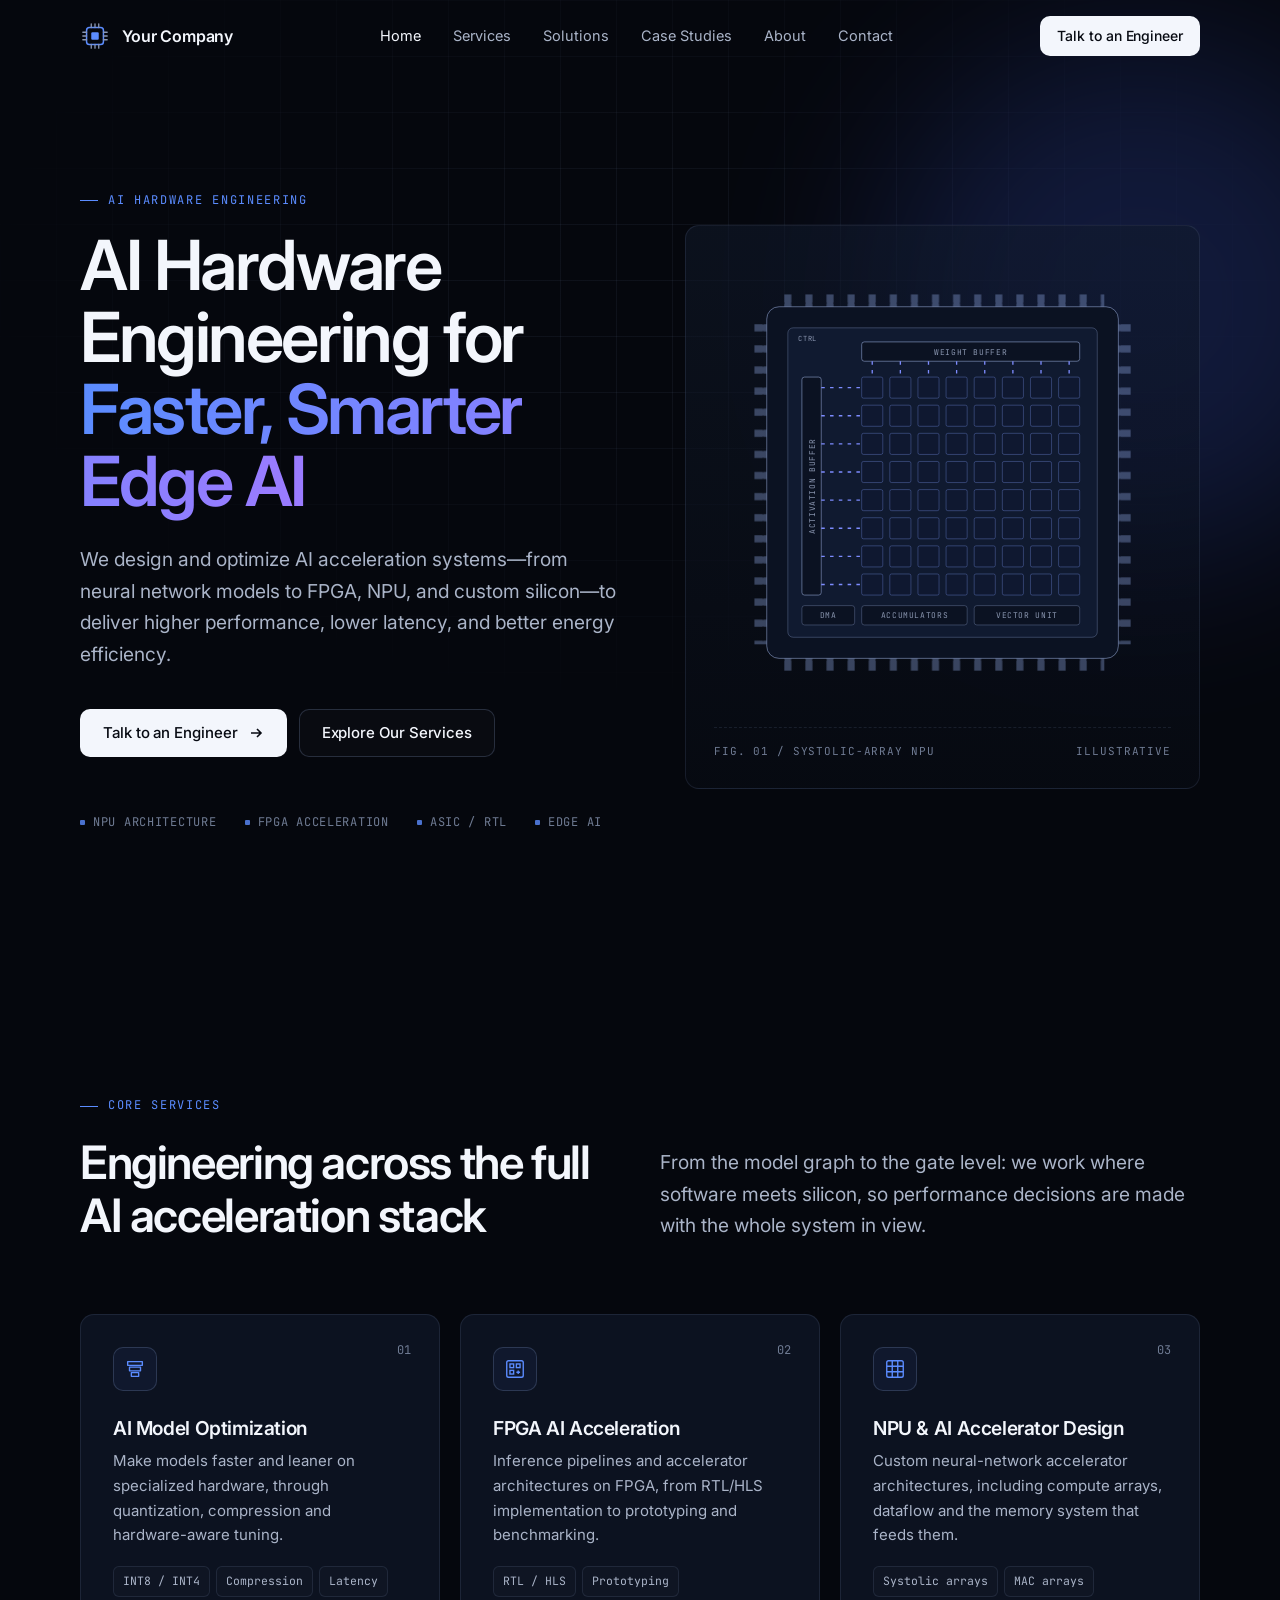
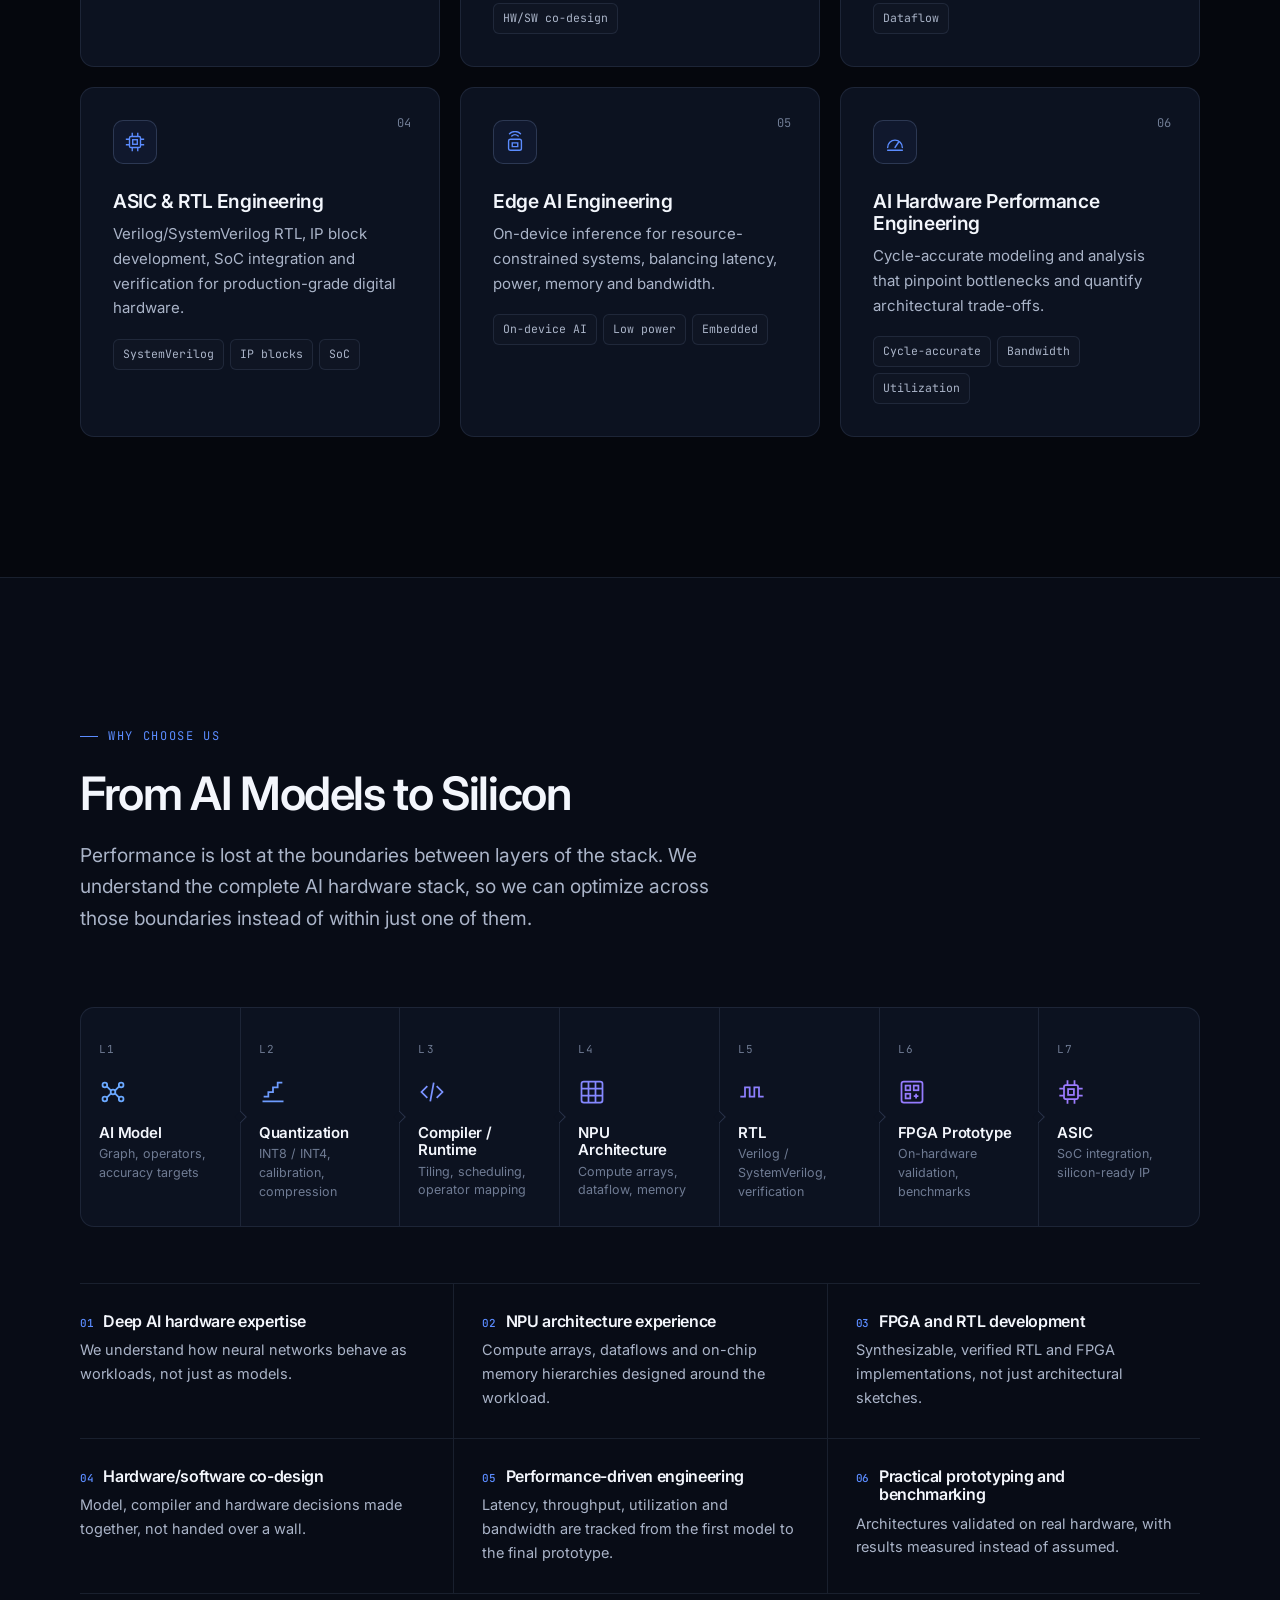
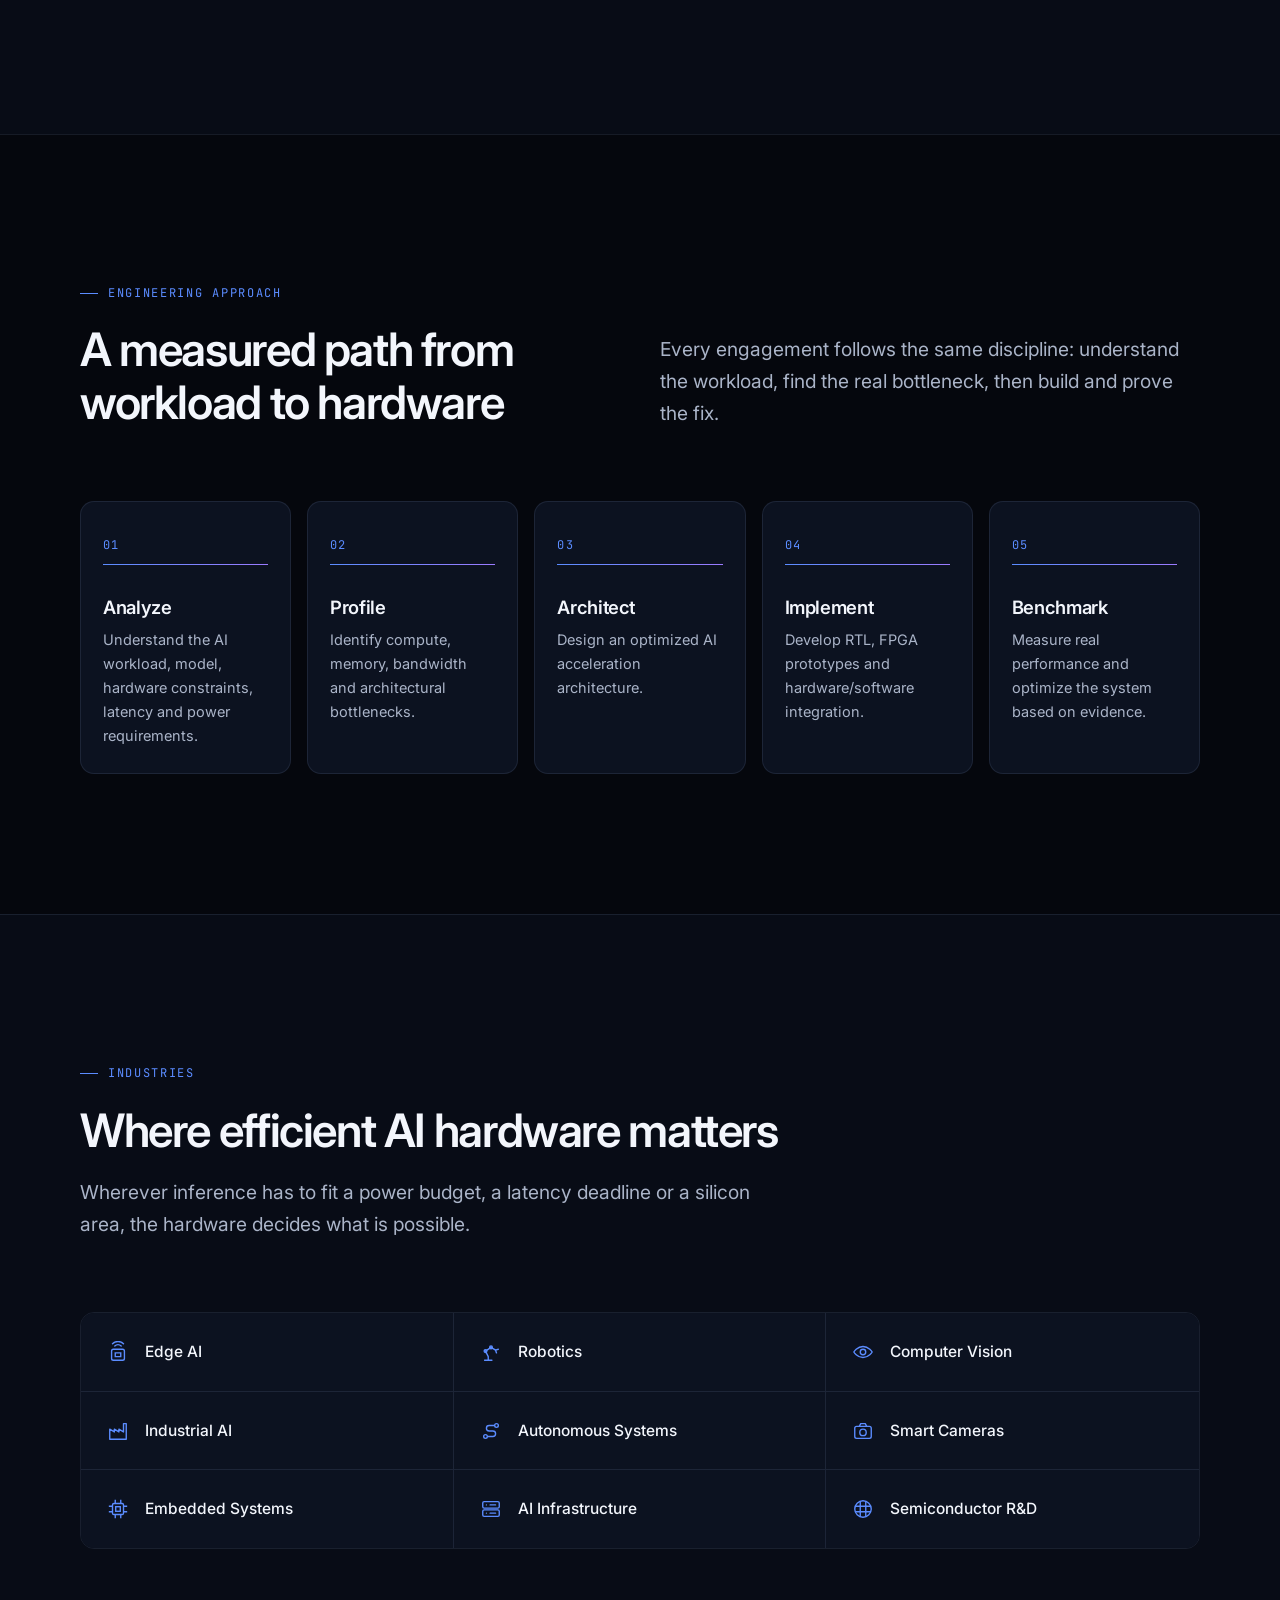
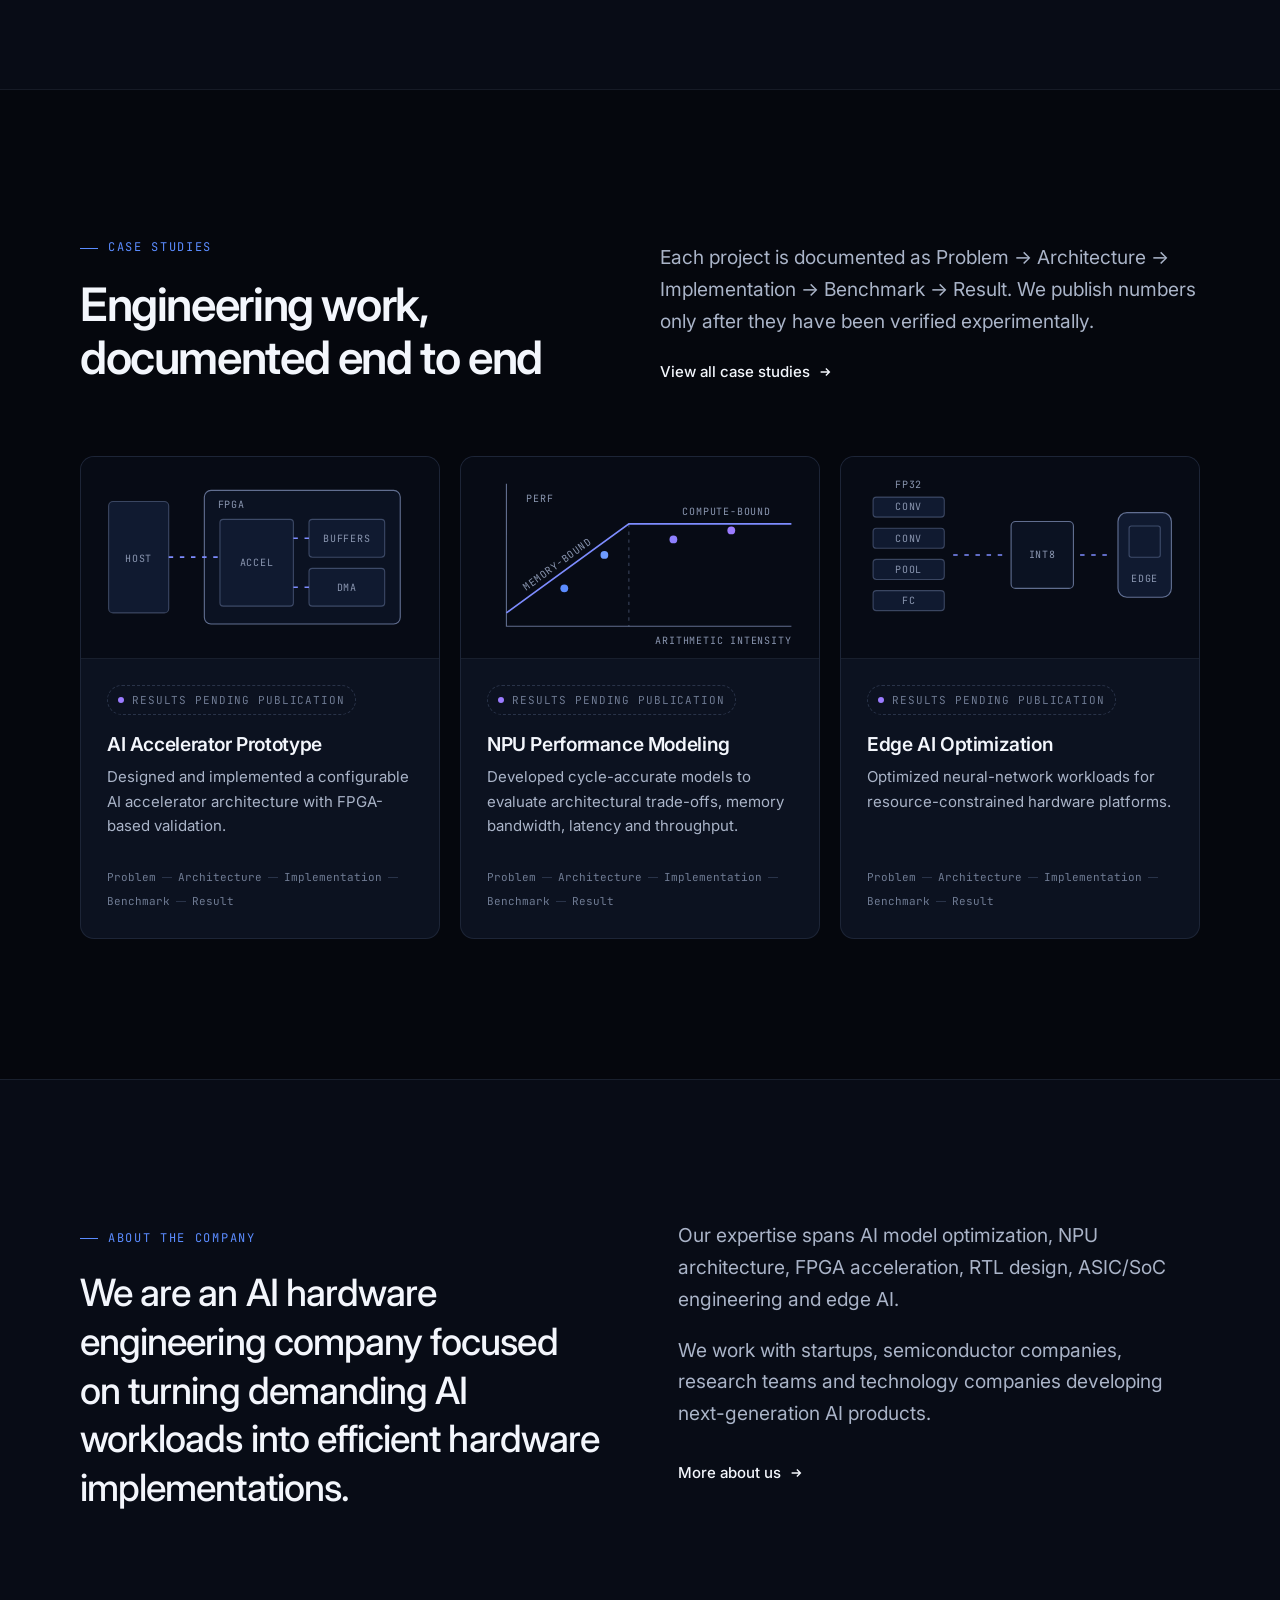
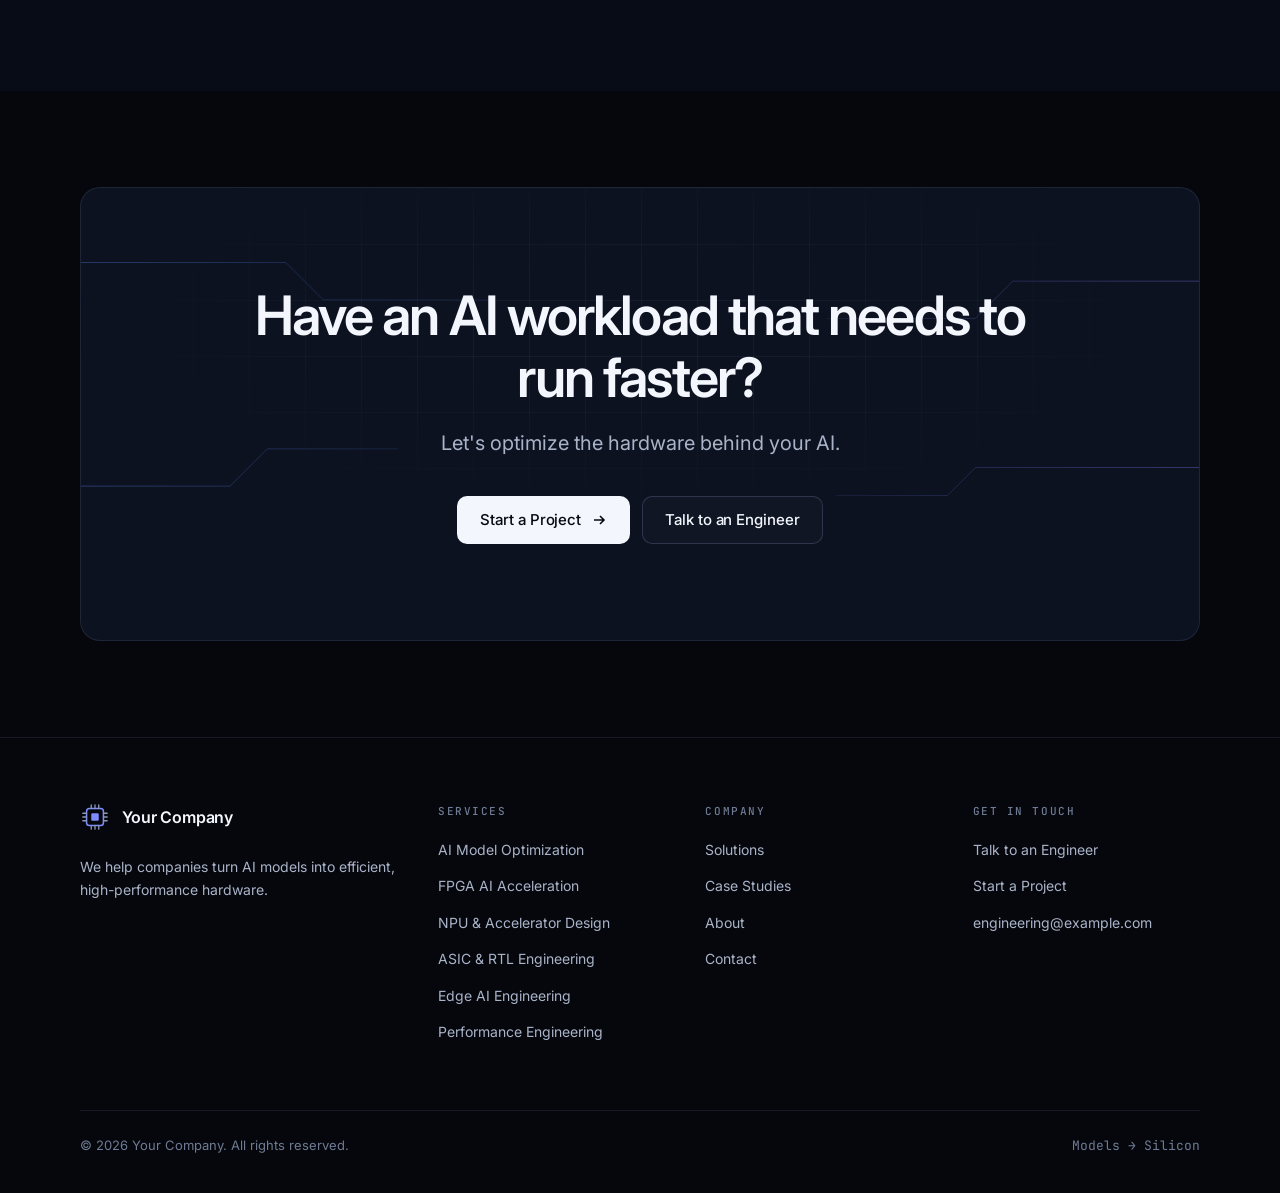
==== index.html @ b356b92c "Add AI hardware engineering company website Static six-page site (Home, Services, Solutions, Case St" ====
<!DOCTYPE html>
<html lang="en" class="no-js">
<head>
  <meta charset="utf-8">
  <meta name="viewport" content="width=device-width, initial-scale=1">
  <title>AI Hardware Engineering for Edge AI | Your Company</title>
  <meta name="description" content="We design and optimize AI acceleration systems, from neural network models to FPGA, NPU and custom silicon, for higher performance, lower latency and better energy efficiency.">
  <meta name="theme-color" content="#05070d">
  <link rel="icon" href="assets/img/favicon.svg" type="image/svg+xml">
  <link rel="preconnect" href="https://fonts.googleapis.com">
  <link rel="preconnect" href="https://fonts.gstatic.com" crossorigin>
  <link href="https://fonts.googleapis.com/css2?family=Inter:wght@400;500;600;700&family=JetBrains+Mono:wght@400;500&display=swap" rel="stylesheet">
  <link rel="stylesheet" href="assets/css/style.css">
</head>
<body>
<a class="skip-link" href="#main">Skip to content</a>

<header class="site-header">
  <div class="container nav">
    <a href="index.html" class="brand" aria-label="Your Company home">
      <svg class="brand-mark" viewBox="0 0 32 32" fill="none" aria-hidden="true">
        <rect x="7" y="7" width="18" height="18" rx="3" stroke="url(#bm)" stroke-width="1.6"/>
        <rect x="12" y="12" width="8" height="8" rx="1.2" fill="url(#bm)"/>
        <path d="M12 3v4M16 3v4M20 3v4M12 25v4M16 25v4M20 25v4M3 12h4M3 16h4M3 20h4M25 12h4M25 16h4M25 20h4" stroke="#8b97b3" stroke-width="1.4" stroke-linecap="round"/>
        <defs><linearGradient id="bm" x1="7" y1="7" x2="25" y2="25"><stop stop-color="#5b8cff"/><stop offset="1" stop-color="#9b7bff"/></linearGradient></defs>
      </svg>
      <span>Your Company</span>
    </a>
    <nav class="nav-links" aria-label="Primary">
      <a href="index.html" aria-current="page">Home</a>
      <a href="services.html">Services</a>
      <a href="solutions.html">Solutions</a>
      <a href="case-studies.html">Case Studies</a>
      <a href="about.html">About</a>
      <a href="contact.html">Contact</a>
      <a href="contact.html" class="btn btn-primary">Talk to an Engineer</a>
    </nav>
    <a href="contact.html" class="btn btn-primary nav-cta">Talk to an Engineer</a>
    <button class="nav-toggle" type="button" aria-label="Open menu" aria-expanded="false"><span></span></button>
  </div>
</header>

<main id="main">

  <!-- ================= HERO ================= -->
  <section class="hero">
    <div class="grid-bg" aria-hidden="true"></div>
    <div class="glow" aria-hidden="true" style="width:520px;height:520px;right:-120px;top:40px;background:#3d5bd9;"></div>
    <div class="container">
      <div class="hero-grid">
        <div>
          <span class="eyebrow">AI hardware engineering</span>
          <h1 class="display">AI Hardware Engineering for <span class="grad-text">Faster, Smarter Edge&nbsp;AI</span></h1>
          <p class="lead">We design and optimize AI acceleration systems&mdash;from neural network models to FPGA, NPU, and custom silicon&mdash;to deliver higher performance, lower latency, and better energy efficiency.</p>
          <div class="btn-row">
            <a href="contact.html" class="btn btn-primary">Talk to an Engineer
              <svg viewBox="0 0 16 16" fill="none" stroke="currentColor" stroke-width="1.6" aria-hidden="true"><path d="M3 8h10M9 4l4 4-4 4"/></svg></a>
            <a href="services.html" class="btn btn-ghost">Explore Our Services</a>
          </div>
          <div class="hero-meta" aria-label="Focus areas">
            <span>NPU architecture</span><span>FPGA acceleration</span><span>ASIC / RTL</span><span>Edge AI</span>
          </div>
        </div>

        <div class="hero-visual">
          <div class="diagram-frame">
            <svg class="diagram" viewBox="0 0 520 520" role="img" aria-labelledby="heroFigTitle">
              <title id="heroFigTitle">Illustrative NPU die: weight and activation buffers feeding an 8 by 8 systolic array of processing elements, with accumulators, vector unit and DMA</title>
              <defs>
                <radialGradient id="peGlow"><stop offset="0" stop-color="#9fb8ff"/><stop offset="1" stop-color="#6b6bff" stop-opacity=".35"/></radialGradient>

                <pattern id="pinsH" width="24" height="14" patternUnits="userSpaceOnUse"><rect x="8" y="0" width="8" height="14" rx="1" class="pin"/></pattern>
                <pattern id="pinsV" width="14" height="24" patternUnits="userSpaceOnUse"><rect x="0" y="8" width="14" height="8" rx="1" class="pin"/></pattern>
              </defs>
              <!-- package pins -->
              <rect x="76" y="46" width="368" height="14" fill="url(#pinsH)"/>
              <rect x="76" y="460" width="368" height="14" fill="url(#pinsH)"/>
              <rect x="46" y="76" width="14" height="368" fill="url(#pinsV)"/>
              <rect x="460" y="76" width="14" height="368" fill="url(#pinsV)"/>
              <!-- package + die -->
              <rect x="60" y="60" width="400" height="400" rx="14" class="fill-surface stroke-strong"/>
              <rect x="84" y="84" width="352" height="352" rx="6" class="fill-surface-2 stroke"/>
              <!-- buffers -->
              <rect x="168" y="100" width="248" height="22" rx="3" class="fill-surface stroke-strong"/>
              <text x="292" y="114.5" text-anchor="middle" class="label">WEIGHT BUFFER</text>
              <rect x="100" y="140" width="22" height="248" rx="3" class="fill-surface stroke-strong"/>
              <text x="0" y="0" text-anchor="middle" class="label" transform="translate(114.5 264) rotate(-90)">ACTIVATION BUFFER</text>
              <!-- dataflow -->
              <g>
                <path class="flow" d="M180 122v18M212 122v18M244 122v18M276 122v18M308 122v18M340 122v18M372 122v18M404 122v18"/>
                <path class="flow" d="M122 152h46M122 184h46M122 216h46M122 248h46M122 280h46M122 312h46M122 344h46M122 376h46"/>
              </g>
              <!-- PE array (filled by main.js) -->
              <g data-pe-grid="8,8,168,140,24,8"></g>
              <!-- bottom blocks -->
              <rect x="100" y="400" width="60" height="22" rx="3" class="fill-surface stroke"/>
              <text x="130" y="414.5" text-anchor="middle" class="label">DMA</text>
              <rect x="168" y="400" width="120" height="22" rx="3" class="fill-surface stroke"/>
              <text x="228" y="414.5" text-anchor="middle" class="label">ACCUMULATORS</text>
              <rect x="296" y="400" width="120" height="22" rx="3" class="fill-surface stroke"/>
              <text x="356" y="414.5" text-anchor="middle" class="label">VECTOR UNIT</text>
              <!-- die corner label -->
              <text x="96" y="99" class="label" style="font-size:8px">CTRL</text>
            </svg>
            <div class="diagram-caption"><span>Fig. 01 / Systolic-array NPU</span><span>Illustrative</span></div>
          </div>
        </div>
      </div>
    </div>
  </section>

  <!-- ================= SERVICES ================= -->
  <section class="section" id="services">
    <div class="container">
      <div class="section-head split reveal">
        <div>
          <span class="eyebrow">Core services</span>
          <h2 class="h2">Engineering across the full AI acceleration stack</h2>
        </div>
        <p class="lead">From the model graph to the gate level: we work where software meets silicon, so performance decisions are made with the whole system in view.</p>
      </div>

      <div class="grid grid-3">
        <a href="services.html#model-optimization" class="card reveal">
          <span class="num">01</span>
          <div class="icon"><svg viewBox="0 0 24 24" fill="none" stroke="currentColor" stroke-width="1.5" stroke-linejoin="round"><path d="M4 4h16v4H4zM6 10h12v4H6zM8 16h8v4H8z"/></svg></div>
          <h3>AI Model Optimization</h3>
          <p>Make models faster and leaner on specialized hardware, through quantization, compression and hardware-aware tuning.</p>
          <div class="tag-list"><span class="tag">INT8 / INT4</span><span class="tag">Compression</span><span class="tag">Latency</span></div>
        </a>
        <a href="services.html#fpga" class="card reveal">
          <span class="num">02</span>
          <div class="icon"><svg viewBox="0 0 24 24" fill="none" stroke="currentColor" stroke-width="1.5"><rect x="3" y="3" width="18" height="18" rx="2"/><rect x="6.5" y="6.5" width="4" height="4"/><rect x="13.5" y="6.5" width="4" height="4"/><rect x="6.5" y="13.5" width="4" height="4"/><path d="M13.5 15.5h4M15.5 13.5v4"/></svg></div>
          <h3>FPGA AI Acceleration</h3>
          <p>Inference pipelines and accelerator architectures on FPGA, from RTL/HLS implementation to prototyping and benchmarking.</p>
          <div class="tag-list"><span class="tag">RTL / HLS</span><span class="tag">Prototyping</span><span class="tag">HW/SW co-design</span></div>
        </a>
        <a href="services.html#npu" class="card reveal">
          <span class="num">03</span>
          <div class="icon"><svg viewBox="0 0 24 24" fill="none" stroke="currentColor" stroke-width="1.5"><rect x="3" y="3" width="18" height="18" rx="2"/><path d="M9 3v18M15 3v18M3 9h18M3 15h18"/></svg></div>
          <h3>NPU &amp; AI Accelerator Design</h3>
          <p>Custom neural-network accelerator architectures, including compute arrays, dataflow and the memory system that feeds them.</p>
          <div class="tag-list"><span class="tag">Systolic arrays</span><span class="tag">MAC arrays</span><span class="tag">Dataflow</span></div>
        </a>
        <a href="services.html#asic-rtl" class="card reveal">
          <span class="num">04</span>
          <div class="icon"><svg viewBox="0 0 24 24" fill="none" stroke="currentColor" stroke-width="1.5"><rect x="6" y="6" width="12" height="12" rx="1.5"/><rect x="9.5" y="9.5" width="5" height="5"/><path d="M9 2v4M15 2v4M9 18v4M15 18v4M2 9h4M2 15h4M18 9h4M18 15h4"/></svg></div>
          <h3>ASIC &amp; RTL Engineering</h3>
          <p>Verilog/SystemVerilog RTL, IP block development, SoC integration and verification for production-grade digital hardware.</p>
          <div class="tag-list"><span class="tag">SystemVerilog</span><span class="tag">IP blocks</span><span class="tag">SoC</span></div>
        </a>
        <a href="services.html#edge-ai" class="card reveal">
          <span class="num">05</span>
          <div class="icon"><svg viewBox="0 0 24 24" fill="none" stroke="currentColor" stroke-width="1.5" stroke-linecap="round"><rect x="5" y="9" width="14" height="12" rx="2"/><path d="M9 13h6v4H9z"/><path d="M8.5 5.5a5 5 0 017 0M6 3a8.5 8.5 0 0112 0"/></svg></div>
          <h3>Edge AI Engineering</h3>
          <p>On-device inference for resource-constrained systems, balancing latency, power, memory and bandwidth.</p>
          <div class="tag-list"><span class="tag">On-device AI</span><span class="tag">Low power</span><span class="tag">Embedded</span></div>
        </a>
        <a href="services.html#performance" class="card reveal">
          <span class="num">06</span>
          <div class="icon"><svg viewBox="0 0 24 24" fill="none" stroke="currentColor" stroke-width="1.5" stroke-linecap="round"><path d="M4 18a8 8 0 1116 0"/><path d="M12 18l4-6"/><path d="M4 21h16"/></svg></div>
          <h3>AI Hardware Performance Engineering</h3>
          <p>Cycle-accurate modeling and analysis that pinpoint bottlenecks and quantify architectural trade-offs.</p>
          <div class="tag-list"><span class="tag">Cycle-accurate</span><span class="tag">Bandwidth</span><span class="tag">Utilization</span></div>
        </a>
      </div>
    </div>
  </section>

  <!-- ================= FROM MODELS TO SILICON ================= -->
  <section class="section bg-alt" id="stack">
    <div class="container">
      <div class="section-head reveal">
        <span class="eyebrow">Why choose us</span>
        <h2 class="h2">From AI Models to Silicon</h2>
        <p class="lead">Performance is lost at the boundaries between layers of the stack. We understand the complete AI hardware stack, so we can optimize across those boundaries instead of within just one of them.</p>
      </div>

      <div class="reveal">
        <ol class="stack" aria-label="AI hardware stack">
          <li class="stack-step">
            <span class="idx">L1</span>
            <svg class="glyph" viewBox="0 0 24 24" fill="none" stroke="currentColor" stroke-width="1.5" aria-hidden="true"><circle cx="5" cy="6" r="2"/><circle cx="5" cy="18" r="2"/><circle cx="12" cy="12" r="2"/><circle cx="19" cy="6" r="2"/><circle cx="19" cy="18" r="2"/><path d="M6.7 7.1l3.6 3.8M6.7 16.9l3.6-3.8M13.7 10.9l3.6-3.8M13.7 13.1l3.6 3.8"/></svg>
            <div><h4>AI Model</h4><p>Graph, operators, accuracy targets</p></div>
          </li>
          <li class="stack-step">
            <span class="idx">L2</span>
            <svg class="glyph" viewBox="0 0 24 24" fill="none" stroke="currentColor" stroke-width="1.5" aria-hidden="true"><path d="M3 20h18"/><path d="M4 16h4v-4h4V8h4V4h4"/></svg>
            <div><h4>Quantization</h4><p>INT8 / INT4, calibration, compression</p></div>
          </li>
          <li class="stack-step">
            <span class="idx">L3</span>
            <svg class="glyph" viewBox="0 0 24 24" fill="none" stroke="currentColor" stroke-width="1.5" aria-hidden="true"><path d="M8 7l-5 5 5 5M16 7l5 5-5 5M13.5 4l-3 16"/></svg>
            <div><h4>Compiler / Runtime</h4><p>Tiling, scheduling, operator mapping</p></div>
          </li>
          <li class="stack-step">
            <span class="idx">L4</span>
            <svg class="glyph" viewBox="0 0 24 24" fill="none" stroke="currentColor" stroke-width="1.5" aria-hidden="true"><rect x="3" y="3" width="18" height="18" rx="2"/><path d="M9 3v18M15 3v18M3 9h18M3 15h18"/></svg>
            <div><h4>NPU Architecture</h4><p>Compute arrays, dataflow, memory</p></div>
          </li>
          <li class="stack-step">
            <span class="idx">L5</span>
            <svg class="glyph" viewBox="0 0 24 24" fill="none" stroke="currentColor" stroke-width="1.5" aria-hidden="true"><path d="M2 16h4V8h4v8h4V8h4v8h4"/></svg>
            <div><h4>RTL</h4><p>Verilog / SystemVerilog, verification</p></div>
          </li>
          <li class="stack-step">
            <span class="idx">L6</span>
            <svg class="glyph" viewBox="0 0 24 24" fill="none" stroke="currentColor" stroke-width="1.5" aria-hidden="true"><rect x="3" y="3" width="18" height="18" rx="2"/><rect x="6.5" y="6.5" width="4" height="4"/><rect x="13.5" y="6.5" width="4" height="4"/><rect x="6.5" y="13.5" width="4" height="4"/><path d="M13.5 15.5h4M15.5 13.5v4"/></svg>
            <div><h4>FPGA Prototype</h4><p>On-hardware validation, benchmarks</p></div>
          </li>
          <li class="stack-step">
            <span class="idx">L7</span>
            <svg class="glyph" viewBox="0 0 24 24" fill="none" stroke="currentColor" stroke-width="1.5" aria-hidden="true"><rect x="6" y="6" width="12" height="12" rx="1.5"/><rect x="9.5" y="9.5" width="5" height="5"/><path d="M9 2v4M15 2v4M9 18v4M15 18v4M2 9h4M2 15h4M18 9h4M18 15h4"/></svg>
            <div><h4>ASIC</h4><p>SoC integration, silicon-ready IP</p></div>
          </li>
        </ol>
      </div>

      <div class="feature-list">
        <div class="feature reveal"><h4><span class="mono">01</span>Deep AI hardware expertise</h4><p>We understand how neural networks behave as workloads, not just as models.</p></div>
        <div class="feature reveal"><h4><span class="mono">02</span>NPU architecture experience</h4><p>Compute arrays, dataflows and on-chip memory hierarchies designed around the workload.</p></div>
        <div class="feature reveal"><h4><span class="mono">03</span>FPGA and RTL development</h4><p>Synthesizable, verified RTL and FPGA implementations, not just architectural sketches.</p></div>
        <div class="feature reveal"><h4><span class="mono">04</span>Hardware/software co-design</h4><p>Model, compiler and hardware decisions made together, not handed over a wall.</p></div>
        <div class="feature reveal"><h4><span class="mono">05</span>Performance-driven engineering</h4><p>Latency, throughput, utilization and bandwidth are tracked from the first model to the final prototype.</p></div>
        <div class="feature reveal"><h4><span class="mono">06</span>Practical prototyping and benchmarking</h4><p>Architectures validated on real hardware, with results measured instead of assumed.</p></div>
      </div>
    </div>
  </section>

  <!-- ================= APPROACH ================= -->
  <section class="section" id="approach">
    <div class="container">
      <div class="section-head split reveal">
        <div>
          <span class="eyebrow">Engineering approach</span>
          <h2 class="h2">A measured path from workload to hardware</h2>
        </div>
        <p class="lead">Every engagement follows the same discipline: understand the workload, find the real bottleneck, then build and prove the fix.</p>
      </div>
      <div class="process">
        <div class="process-step"><span class="step-no">01</span><span class="bar" aria-hidden="true"></span><h3>Analyze</h3><p>Understand the AI workload, model, hardware constraints, latency and power requirements.</p></div>
        <div class="process-step"><span class="step-no">02</span><span class="bar" aria-hidden="true"></span><h3>Profile</h3><p>Identify compute, memory, bandwidth and architectural bottlenecks.</p></div>
        <div class="process-step"><span class="step-no">03</span><span class="bar" aria-hidden="true"></span><h3>Architect</h3><p>Design an optimized AI acceleration architecture.</p></div>
        <div class="process-step"><span class="step-no">04</span><span class="bar" aria-hidden="true"></span><h3>Implement</h3><p>Develop RTL, FPGA prototypes and hardware/software integration.</p></div>
        <div class="process-step"><span class="step-no">05</span><span class="bar" aria-hidden="true"></span><h3>Benchmark</h3><p>Measure real performance and optimize the system based on evidence.</p></div>
      </div>
    </div>
  </section>

  <!-- ================= INDUSTRIES ================= -->
  <section class="section bg-alt" id="industries">
    <div class="container">
      <div class="section-head reveal">
        <span class="eyebrow">Industries</span>
        <h2 class="h2">Where efficient AI hardware matters</h2>
        <p class="lead">Wherever inference has to fit a power budget, a latency deadline or a silicon area, the hardware decides what is possible.</p>
      </div>
      <div class="industries reveal">
        <div class="industry"><svg viewBox="0 0 24 24" fill="none" stroke="currentColor" stroke-width="1.5" stroke-linecap="round"><rect x="5" y="9" width="14" height="12" rx="2"/><path d="M9 13h6v4H9z"/><path d="M8.5 5.5a5 5 0 017 0M6 3a8.5 8.5 0 0112 0"/></svg><span>Edge AI</span></div>
        <div class="industry"><svg viewBox="0 0 24 24" fill="none" stroke="currentColor" stroke-width="1.5" stroke-linecap="round" stroke-linejoin="round"><path d="M5 21h8M9 21v-4M9 17l-3-6 6-4 5 3"/><circle cx="6" cy="11" r="1.5"/><circle cx="12" cy="7" r="1.5"/><path d="M17 10l3-1M17 10l1 3"/></svg><span>Robotics</span></div>
        <div class="industry"><svg viewBox="0 0 24 24" fill="none" stroke="currentColor" stroke-width="1.5"><path d="M2 12s3.5-6 10-6 10 6 10 6-3.5 6-10 6S2 12 2 12z"/><circle cx="12" cy="12" r="3"/></svg><span>Computer Vision</span></div>
        <div class="industry"><svg viewBox="0 0 24 24" fill="none" stroke="currentColor" stroke-width="1.5" stroke-linejoin="round"><path d="M3 21V10l5 3V10l5 3V10l5 3V4h3v17z"/></svg><span>Industrial AI</span></div>
        <div class="industry"><svg viewBox="0 0 24 24" fill="none" stroke="currentColor" stroke-width="1.5"><circle cx="6" cy="18" r="2"/><circle cx="18" cy="6" r="2"/><path d="M8 18h6a3 3 0 000-6h-4a3 3 0 010-6h6"/></svg><span>Autonomous Systems</span></div>
        <div class="industry"><svg viewBox="0 0 24 24" fill="none" stroke="currentColor" stroke-width="1.5" stroke-linejoin="round"><rect x="3" y="7" width="18" height="13" rx="2"/><circle cx="12" cy="13.5" r="3.5"/><path d="M8 7l1.5-3h5L16 7"/></svg><span>Smart Cameras</span></div>
        <div class="industry"><svg viewBox="0 0 24 24" fill="none" stroke="currentColor" stroke-width="1.5"><rect x="6" y="6" width="12" height="12" rx="1.5"/><rect x="9.5" y="9.5" width="5" height="5"/><path d="M9 2v4M15 2v4M9 18v4M15 18v4M2 9h4M2 15h4M18 9h4M18 15h4"/></svg><span>Embedded Systems</span></div>
        <div class="industry"><svg viewBox="0 0 24 24" fill="none" stroke="currentColor" stroke-width="1.5" stroke-linecap="round"><rect x="3" y="4" width="18" height="7" rx="1.5"/><rect x="3" y="13" width="18" height="7" rx="1.5"/><path d="M7 7.5h.01M7 16.5h.01M11 7.5h6M11 16.5h6"/></svg><span>AI Infrastructure</span></div>
        <div class="industry"><svg viewBox="0 0 24 24" fill="none" stroke="currentColor" stroke-width="1.5"><circle cx="12" cy="12" r="9"/><path d="M9 3.5v17M15 3.5v17M3.5 9h17M3.5 15h17"/></svg><span>Semiconductor R&amp;D</span></div>
      </div>
    </div>
  </section>

  <!-- ================= CASE STUDIES ================= -->
  <section class="section" id="case-studies">
    <div class="container">
      <div class="section-head split reveal">
        <div>
          <span class="eyebrow">Case studies</span>
          <h2 class="h2">Engineering work, documented end to end</h2>
        </div>
        <div>
          <p class="lead" style="margin-bottom:20px">Each project is documented as Problem → Architecture → Implementation → Benchmark → Result. We publish numbers only after they have been verified experimentally.</p>
          <a href="case-studies.html" class="link-arrow">View all case studies <svg viewBox="0 0 16 16" fill="none" stroke="currentColor" stroke-width="1.6" aria-hidden="true"><path d="M3 8h10M9 4l4 4-4 4"/></svg></a>
        </div>
      </div>

      <div class="grid grid-3">
        <article class="case reveal">
          <div class="case-visual" aria-hidden="true">
            <svg viewBox="0 0 320 180" class="diagram">

              <rect x="24" y="40" width="54" height="100" rx="4" class="fill-surface-2 stroke"/><text x="51" y="94" text-anchor="middle" class="label">HOST</text>
              <rect x="110" y="30" width="176" height="120" rx="6" class="fill-surface stroke-strong"/>
              <text x="122" y="46" class="label">FPGA</text>
              <rect x="124" y="56" width="66" height="78" rx="3" class="fill-surface-2 stroke"/><text x="157" y="98" text-anchor="middle" class="label">ACCEL</text>
              <rect x="204" y="56" width="68" height="34" rx="3" class="fill-surface-2 stroke"/><text x="238" y="76" text-anchor="middle" class="label">BUFFERS</text>
              <rect x="204" y="100" width="68" height="34" rx="3" class="fill-surface-2 stroke"/><text x="238" y="120" text-anchor="middle" class="label">DMA</text>
              <path class="flow" d="M78 90h46M190 73h14M190 117h14"/>
            </svg>
          </div>
          <div class="case-body">
            <span class="case-status">Results pending publication</span>
            <h3>AI Accelerator Prototype</h3>
            <p>Designed and implemented a configurable AI accelerator architecture with FPGA-based validation.</p>
            <div class="case-flow"><span>Problem</span><i></i><span>Architecture</span><i></i><span>Implementation</span><i></i><span>Benchmark</span><i></i><span>Result</span></div>
          </div>
        </article>
        <article class="case reveal">
          <div class="case-visual" aria-hidden="true">
            <svg viewBox="0 0 320 180" class="diagram">
              <path d="M40 24v128h256" class="stroke-strong"/>
              <path d="M40 140 L150 60 L296 60" class="stroke-strong" style="stroke:#7d8cff;stroke-width:1.5"/>
              <path d="M150 60v92" class="stroke" stroke-dasharray="3 4"/>
              <circle cx="92" cy="118" r="3.5" fill="#5b8cff"/><circle cx="128" cy="88" r="3.5" fill="#6e9cff"/>
              <circle cx="190" cy="74" r="3.5" fill="#8e80ff"/><circle cx="242" cy="66" r="3.5" fill="#9b7bff"/>
              <text x="58" y="40" class="label">PERF</text>
              <text x="296" y="168" text-anchor="end" class="label">ARITHMETIC INTENSITY</text>
              <text x="198" y="52" class="label">COMPUTE-BOUND</text>
              <text x="58" y="120" class="label" transform="rotate(-36 58 120)">MEMORY-BOUND</text>
            </svg>
          </div>
          <div class="case-body">
            <span class="case-status">Results pending publication</span>
            <h3>NPU Performance Modeling</h3>
            <p>Developed cycle-accurate models to evaluate architectural trade-offs, memory bandwidth, latency and throughput.</p>
            <div class="case-flow"><span>Problem</span><i></i><span>Architecture</span><i></i><span>Implementation</span><i></i><span>Benchmark</span><i></i><span>Result</span></div>
          </div>
        </article>
        <article class="case reveal">
          <div class="case-visual" aria-hidden="true">
            <svg viewBox="0 0 320 180" class="diagram">
              <g class="stroke">
                <rect x="28" y="36" width="64" height="18" rx="3" class="fill-surface-2"/><rect x="28" y="64" width="64" height="18" rx="3" class="fill-surface-2"/>
                <rect x="28" y="92" width="64" height="18" rx="3" class="fill-surface-2"/><rect x="28" y="120" width="64" height="18" rx="3" class="fill-surface-2"/>
              </g>
              <text x="60" y="48" text-anchor="middle" class="label">CONV</text><text x="60" y="76" text-anchor="middle" class="label">CONV</text>
              <text x="60" y="104" text-anchor="middle" class="label">POOL</text><text x="60" y="132" text-anchor="middle" class="label">FC</text>
              <text x="60" y="28" text-anchor="middle" class="label">FP32</text>
              <path class="flow" d="M100 88h44"/>
              <rect x="152" y="58" width="56" height="60" rx="4" class="fill-surface stroke-strong"/><text x="180" y="91" text-anchor="middle" class="label">INT8</text>
              <path class="flow" d="M214 88h28"/>
              <rect x="248" y="50" width="48" height="76" rx="8" class="fill-surface-2 stroke-strong"/>
              <rect x="258" y="62" width="28" height="28" rx="2" class="stroke"/><text x="272" y="112" text-anchor="middle" class="label">EDGE</text>
            </svg>
          </div>
          <div class="case-body">
            <span class="case-status">Results pending publication</span>
            <h3>Edge AI Optimization</h3>
            <p>Optimized neural-network workloads for resource-constrained hardware platforms.</p>
            <div class="case-flow"><span>Problem</span><i></i><span>Architecture</span><i></i><span>Implementation</span><i></i><span>Benchmark</span><i></i><span>Result</span></div>
          </div>
        </article>
      </div>
    </div>
  </section>

  <!-- ================= ABOUT ================= -->
  <section class="section bg-alt" id="about">
    <div class="container">
      <div class="split top">
        <div class="reveal">
          <span class="eyebrow">About the company</span>
          <p class="statement">We are an AI hardware engineering company focused on turning demanding AI workloads into efficient hardware implementations.</p>
        </div>
        <div class="reveal">
          <p class="lead">Our expertise spans AI model optimization, NPU architecture, FPGA acceleration, RTL design, ASIC/SoC engineering and edge AI.</p>
          <p class="lead">We work with startups, semiconductor companies, research teams and technology companies developing next-generation AI products.</p>
          <a href="about.html" class="link-arrow" style="margin-top:12px">More about us <svg viewBox="0 0 16 16" fill="none" stroke="currentColor" stroke-width="1.6" aria-hidden="true"><path d="M3 8h10M9 4l4 4-4 4"/></svg></a>
        </div>
      </div>
    </div>
  </section>

  <!-- ================= CTA ================= -->
  <section class="section-tight">
    <div class="container">
      <div class="cta reveal">
        <div class="grid-bg" aria-hidden="true"></div>
        <svg class="cta-trace" viewBox="0 0 1200 400" preserveAspectRatio="none" aria-hidden="true">
          <path d="M0 80h220l40 40h180M0 320h160l40-40h140M1200 100h-200l-40 40h-160M1200 300h-240l-30 30h-120" stroke="url(#ctaGrad)" stroke-width="1" fill="none"/>
          <defs><linearGradient id="ctaGrad" x1="0" x2="1"><stop stop-color="#5b8cff" stop-opacity=".7"/><stop offset=".5" stop-color="#5b8cff" stop-opacity="0"/><stop offset="1" stop-color="#9b7bff" stop-opacity=".7"/></linearGradient></defs>
        </svg>
        <h2>Have an AI workload that needs to run faster?</h2>
        <p>Let's optimize the hardware behind your AI.</p>
        <div class="btn-row">
          <a href="contact.html" class="btn btn-primary">Start a Project
            <svg viewBox="0 0 16 16" fill="none" stroke="currentColor" stroke-width="1.6" aria-hidden="true"><path d="M3 8h10M9 4l4 4-4 4"/></svg></a>
          <a href="contact.html" class="btn btn-ghost">Talk to an Engineer</a>
        </div>
      </div>
    </div>
  </section>

</main>

<footer class="site-footer">
  <div class="container">
    <div class="footer-grid">
      <div>
        <a href="index.html" class="brand" aria-label="Your Company home">
          <svg class="brand-mark" viewBox="0 0 32 32" fill="none" aria-hidden="true">
            <rect x="7" y="7" width="18" height="18" rx="3" stroke="#7d8cff" stroke-width="1.6"/>
            <rect x="12" y="12" width="8" height="8" rx="1.2" fill="#7d8cff"/>
            <path d="M12 3v4M16 3v4M20 3v4M12 25v4M16 25v4M20 25v4M3 12h4M3 16h4M3 20h4M25 12h4M25 16h4M25 20h4" stroke="#8b97b3" stroke-width="1.4" stroke-linecap="round"/>
          </svg>
          <span>Your Company</span>
        </a>
        <p>We help companies turn AI models into efficient, high-performance hardware.</p>
      </div>
      <div>
        <h5>Services</h5>
        <ul>
          <li><a href="services.html#model-optimization">AI Model Optimization</a></li>
          <li><a href="services.html#fpga">FPGA AI Acceleration</a></li>
          <li><a href="services.html#npu">NPU &amp; Accelerator Design</a></li>
          <li><a href="services.html#asic-rtl">ASIC &amp; RTL Engineering</a></li>
          <li><a href="services.html#edge-ai">Edge AI Engineering</a></li>
          <li><a href="services.html#performance">Performance Engineering</a></li>
        </ul>
      </div>
      <div>
        <h5>Company</h5>
        <ul>
          <li><a href="solutions.html">Solutions</a></li>
          <li><a href="case-studies.html">Case Studies</a></li>
          <li><a href="about.html">About</a></li>
          <li><a href="contact.html">Contact</a></li>
        </ul>
      </div>
      <div>
        <h5>Get in touch</h5>
        <ul>
          <li><a href="contact.html">Talk to an Engineer</a></li>
          <li><a href="contact.html">Start a Project</a></li>
          <li><a href="mailto:engineering@example.com">engineering@example.com</a></li>
        </ul>
      </div>
    </div>
    <div class="footer-bottom">
      <span>&copy; <span data-year>2026</span> Your Company. All rights reserved.</span>
      <span class="mono">Models → Silicon</span>
    </div>
  </div>
</footer>

<script src="assets/js/main.js"></script>
</body>
</html>
---- assets/css/style.css ----
/* ==========================================================================
   AI Hardware Engineering — site stylesheet
   ========================================================================== */

:root {
  --bg: #05070d;
  --bg-2: #080c16;
  --surface: #0c1220;
  --surface-2: #111a2c;
  --line: rgba(148, 170, 220, 0.12);
  --line-strong: rgba(148, 170, 220, 0.22);
  --text: #f3f6fc;
  --text-2: #aab4c8;
  --text-3: #6f7b93;
  --blue: #5b8cff;
  --violet: #9b7bff;
  --cyan: #5fd4ff;
  --accent-grad: linear-gradient(90deg, var(--blue), var(--violet));
  --radius: 14px;
  --radius-sm: 8px;
  --max: 1200px;
  --gutter: clamp(16px, 4vw, 40px);
  --font: "Inter", system-ui, -apple-system, "Segoe UI", Roboto, sans-serif;
  --mono: "JetBrains Mono", ui-monospace, "SFMono-Regular", Consolas, monospace;
  --ease: cubic-bezier(.2, .7, .2, 1);
}

*, *::before, *::after { box-sizing: border-box; }

html { scroll-behavior: smooth; -webkit-text-size-adjust: 100%; }

body {
  margin: 0;
  background: var(--bg);
  color: var(--text);
  font-family: var(--font);
  font-size: 16px;
  line-height: 1.65;
  -webkit-font-smoothing: antialiased;
  overflow-x: hidden;
}

img, svg { display: block; max-width: 100%; }
a { color: inherit; text-decoration: none; }
p { margin: 0 0 1em; color: var(--text-2); }
h1, h2, h3, h4 { margin: 0; font-weight: 600; letter-spacing: -0.02em; line-height: 1.15; color: var(--text); }
ul, ol { margin: 0; padding: 0; list-style: none; }

:focus-visible { outline: 2px solid var(--blue); outline-offset: 3px; border-radius: 4px; }

.skip-link {
  position: absolute; left: 16px; top: -60px; z-index: 200;
  background: var(--blue); color: #fff; padding: 10px 16px; border-radius: 8px;
}
.skip-link:focus { top: 16px; }

.container { width: 100%; max-width: var(--max); margin: 0 auto; padding: 0 var(--gutter); }

/* ---------- Typography helpers ---------- */
.eyebrow {
  display: inline-flex; align-items: center; gap: 10px;
  font-family: var(--mono); font-size: 12px; letter-spacing: .14em; text-transform: uppercase;
  color: var(--blue);
  margin-bottom: 20px;
}
.eyebrow::before { content: ""; width: 18px; height: 1px; background: currentColor; }

.display { font-size: clamp(2.4rem, 5.4vw, 4.4rem); font-weight: 600; letter-spacing: -0.035em; line-height: 1.04; }
.h2 { font-size: clamp(1.9rem, 3.6vw, 2.9rem); letter-spacing: -0.03em; }
.h3 { font-size: 1.25rem; }
.lead { font-size: clamp(1.05rem, 1.5vw, 1.2rem); color: var(--text-2); max-width: 680px; }
.grad-text { background: var(--accent-grad); -webkit-background-clip: text; background-clip: text; color: transparent; }
.mono { font-family: var(--mono); }
.muted { color: var(--text-3); }

/* ---------- Buttons ---------- */
.btn {
  display: inline-flex; align-items: center; justify-content: center; gap: 10px;
  height: 48px; padding: 0 22px; border-radius: 10px;
  font: 500 15px/1 var(--font); letter-spacing: -0.005em;
  border: 1px solid transparent; cursor: pointer;
  transition: background .25s var(--ease), border-color .25s var(--ease), transform .25s var(--ease), color .25s;
  white-space: nowrap;
}
.btn svg { width: 16px; height: 16px; transition: transform .25s var(--ease); }
.btn:hover svg { transform: translateX(3px); }
.btn-primary { background: var(--text); color: #070a12; }
.btn-primary:hover { background: #dfe6ff; }
.btn-ghost { border-color: var(--line-strong); color: var(--text); background: rgba(255,255,255,0.02); }
.btn-ghost:hover { border-color: rgba(155,123,255,.55); background: rgba(155,123,255,.06); }
.btn-row { display: flex; flex-wrap: wrap; gap: 12px; }

.link-arrow { display: inline-flex; align-items: center; gap: 8px; color: var(--text); font-weight: 500; font-size: 15px; }
.link-arrow svg { width: 14px; height: 14px; transition: transform .25s var(--ease); }
.link-arrow:hover svg { transform: translateX(3px); }
.link-arrow:hover { color: #c9d6ff; }

/* ---------- Header ---------- */
.site-header {
  position: fixed; inset: 0 0 auto 0; z-index: 100;
  border-bottom: 1px solid transparent;
  transition: background .3s, border-color .3s, backdrop-filter .3s;
}
.site-header.scrolled, .site-header.menu-open {
  background: rgba(5, 7, 13, 0.82);
  backdrop-filter: blur(14px); -webkit-backdrop-filter: blur(14px);
  border-bottom-color: var(--line);
}
.nav { display: flex; align-items: center; justify-content: space-between; height: 72px; gap: 24px; }

.brand { display: inline-flex; align-items: center; gap: 12px; font-weight: 600; letter-spacing: -0.01em; font-size: 16px; }
.brand-mark { width: 30px; height: 30px; flex: none; }

.nav-links { display: flex; align-items: center; gap: 4px; }
.nav-links a {
  padding: 8px 14px; border-radius: 8px; font-size: 14.5px; color: var(--text-2);
  transition: color .2s, background .2s;
}
.nav-links a:hover { color: var(--text); background: rgba(255,255,255,0.04); }
.nav-links a[aria-current="page"] { color: var(--text); }
.nav-cta { height: 40px; padding: 0 16px; font-size: 14px; }

.nav-toggle {
  display: none; width: 44px; height: 44px; border-radius: 10px;
  border: 1px solid var(--line-strong); background: transparent; color: var(--text); cursor: pointer;
  align-items: center; justify-content: center;
}
.nav-toggle span, .nav-toggle span::before, .nav-toggle span::after {
  display: block; width: 18px; height: 1.5px; background: currentColor; position: relative; transition: transform .25s, background .25s;
}
.nav-toggle span::before, .nav-toggle span::after { content: ""; position: absolute; left: 0; }
.nav-toggle span::before { top: -6px; }
.nav-toggle span::after { top: 6px; }
.menu-open .nav-toggle span { background: transparent; }
.menu-open .nav-toggle span::before { transform: translateY(6px) rotate(45deg); }
.menu-open .nav-toggle span::after { transform: translateY(-6px) rotate(-45deg); }

@media (max-width: 960px) {
  .nav-toggle { display: inline-flex; }
  .nav-cta { display: none; }
  .nav-links {
    position: fixed; top: 72px; left: 0; right: 0; bottom: 0;
    flex-direction: column; align-items: stretch; gap: 0;
    padding: 16px var(--gutter) 32px; background: rgba(5,7,13,0.97);
    backdrop-filter: blur(14px); -webkit-backdrop-filter: blur(14px);
    opacity: 0; visibility: hidden; transform: translateY(-8px);
    transition: opacity .25s, transform .25s, visibility .25s;
  }
  .menu-open .nav-links { opacity: 1; visibility: visible; transform: none; }
  .nav-links a { padding: 16px 4px; font-size: 18px; border-bottom: 1px solid var(--line); border-radius: 0; }
  .nav-links .btn { margin-top: 24px; border-bottom: 0; height: 52px; font-size: 16px; justify-content: center; }
}
@media (min-width: 961px) { .nav-links .btn { display: none; } }

/* ---------- Sections ---------- */
main { display: block; }
.section { padding: clamp(80px, 11vw, 140px) 0; position: relative; }
.section-tight { padding: clamp(60px, 8vw, 96px) 0; }
.section + .section { border-top: 1px solid var(--line); }
.section-head { max-width: 760px; margin-bottom: clamp(44px, 6vw, 72px); }
.section-head .h2 + p { margin-top: 20px; }
.section-head.center { margin-left: auto; margin-right: auto; text-align: center; }
.section-head.center .lead { margin-left: auto; margin-right: auto; }
.section-head.split { max-width: none; display: grid; grid-template-columns: 1fr 1fr; gap: 40px; align-items: end; }
.section-head.split p { margin: 0; }
@media (max-width: 860px) { .section-head.split { grid-template-columns: 1fr; gap: 20px; } }

.bg-alt { background: var(--bg-2); }

/* Subtle engineering grid background */
.grid-bg {
  position: absolute; inset: 0; pointer-events: none; z-index: 0;
  background-image:
    linear-gradient(var(--line) 1px, transparent 1px),
    linear-gradient(90deg, var(--line) 1px, transparent 1px);
  background-size: 56px 56px;
  -webkit-mask-image: radial-gradient(ellipse 70% 60% at 50% 30%, #000 20%, transparent 75%);
          mask-image: radial-gradient(ellipse 70% 60% at 50% 30%, #000 20%, transparent 75%);
  opacity: .55;
}
.glow {
  position: absolute; pointer-events: none; z-index: 0; border-radius: 50%;
  filter: blur(90px); opacity: .22;
}

/* ---------- Hero ---------- */
.hero { padding: calc(72px + clamp(56px, 9vw, 110px)) 0 clamp(72px, 9vw, 120px); position: relative; overflow: hidden; }
.hero .container { position: relative; z-index: 1; }
.hero-grid { display: grid; grid-template-columns: 1.05fr 1fr; gap: clamp(32px, 5vw, 72px); align-items: center; }
.hero h1 { margin-bottom: 26px; }
.hero .lead { margin-bottom: 38px; }
.hero-visual { position: relative; }
.hero-meta {
  margin-top: 56px; display: flex; flex-wrap: wrap; gap: 10px 28px;
  font-family: var(--mono); font-size: 12px; letter-spacing: .06em; color: var(--text-3); text-transform: uppercase;
}
.hero-meta span { display: inline-flex; align-items: center; gap: 8px; }
.hero-meta span::before { content: ""; width: 5px; height: 5px; border-radius: 1px; background: var(--blue); opacity: .8; }
@media (max-width: 960px) {
  .hero-grid { grid-template-columns: 1fr; }
  .hero-visual { max-width: 560px; }
}

.page-hero { padding: calc(72px + clamp(56px, 8vw, 100px)) 0 clamp(56px, 7vw, 88px); position: relative; overflow: hidden; border-bottom: 1px solid var(--line); }
.page-hero .container { position: relative; z-index: 1; }
.page-hero h1 { font-size: clamp(2.2rem, 4.6vw, 3.6rem); letter-spacing: -0.035em; max-width: 880px; margin-bottom: 22px; }

/* ---------- Diagram (SVG) styles ---------- */
.diagram { width: 100%; height: auto; }
.diagram .stroke { stroke: rgba(160, 180, 230, 0.32); fill: none; }
.diagram .stroke-strong { stroke: rgba(170, 190, 240, 0.55); fill: none; }
.diagram .fill-surface { fill: #0b1222; }
.diagram .fill-surface-2 { fill: #101a30; }
.diagram .label { fill: #8a96b0; font-family: var(--mono); font-size: 9px; letter-spacing: .08em; }
.diagram .label-strong { fill: #d4dcf0; font-family: var(--mono); font-size: 10px; letter-spacing: .06em; }
.diagram .pe { fill: #0f1830; stroke: rgba(130, 160, 255, 0.35); }
.diagram .pe-pulse { fill: #8fa4ff; opacity: 0; animation: pePulse 3.6s var(--ease) infinite; }
.diagram .flow { stroke: #7d8cff; stroke-width: 1.5; fill: none; stroke-dasharray: 4 6; animation: flow 1.6s linear infinite; }
.diagram .pin { fill: rgba(150, 175, 235, 0.35); }

@keyframes pePulse { 0%, 100% { opacity: 0; } 12% { opacity: .6; } 30% { opacity: 0; } }
@keyframes flow { to { stroke-dashoffset: -20; } }

.diagram-frame {
  border: 1px solid var(--line); border-radius: var(--radius);
  background: linear-gradient(180deg, rgba(17,26,44,.55), rgba(8,12,22,.55));
  padding: clamp(16px, 3vw, 28px);
  position: relative;
}
.diagram-caption {
  display: flex; justify-content: space-between; gap: 12px; flex-wrap: wrap;
  font-family: var(--mono); font-size: 11px; letter-spacing: .08em; text-transform: uppercase; color: var(--text-3);
  margin-top: 16px; padding-top: 14px; border-top: 1px dashed var(--line);
}

/* ---------- Cards / service grid ---------- */
.grid { display: grid; gap: 20px; }
.grid-3 { grid-template-columns: repeat(3, 1fr); }
.grid-2 { grid-template-columns: repeat(2, 1fr); }
@media (max-width: 1000px) { .grid-3 { grid-template-columns: repeat(2, 1fr); } }
@media (max-width: 680px) { .grid-3, .grid-2 { grid-template-columns: 1fr; } }

.card {
  position: relative; background: var(--surface); border: 1px solid var(--line);
  border-radius: var(--radius); padding: clamp(24px, 3vw, 32px);
  transition: border-color .3s var(--ease), transform .3s var(--ease), background .3s;
}
a.card:hover, .card.hoverable:hover { border-color: rgba(120, 140, 255, 0.38); background: #0e1526; }
.card .icon {
  width: 44px; height: 44px; border-radius: 10px; display: grid; place-items: center;
  border: 1px solid var(--line-strong); background: rgba(91,140,255,0.06); color: var(--blue); margin-bottom: 26px;
}
.card .icon svg { width: 22px; height: 22px; }
.card h3 { font-size: 1.2rem; margin-bottom: 10px; }
.card p { font-size: 15px; margin-bottom: 18px; }
.card .num { position: absolute; top: 26px; right: 28px; font-family: var(--mono); font-size: 12px; color: var(--text-3); }

.tag-list { display: flex; flex-wrap: wrap; gap: 6px; }
.tag {
  font-family: var(--mono); font-size: 11.5px; color: var(--text-2);
  padding: 5px 9px; border-radius: 6px; border: 1px solid var(--line); background: rgba(255,255,255,0.015);
}

.check-list li { position: relative; padding-left: 26px; margin-bottom: 10px; color: var(--text-2); font-size: 15px; }
.check-list li::before {
  content: ""; position: absolute; left: 0; top: .55em; width: 12px; height: 12px;
  border: 1px solid var(--blue); border-radius: 3px;
  background: linear-gradient(135deg, rgba(91,140,255,.35), transparent);
}
.check-list.cols { columns: 2; column-gap: 32px; }
.check-list.cols li { break-inside: avoid; }
@media (max-width: 560px) { .check-list.cols { columns: 1; } }

/* ---------- Stack pipeline (Models → Silicon) ---------- */
.stack {
  display: grid; grid-template-columns: repeat(7, 1fr); gap: 0; position: relative;
  border: 1px solid var(--line); border-radius: var(--radius); overflow: hidden; background: var(--surface);
}
.stack-step { padding: 26px 18px 24px; border-right: 1px solid var(--line); position: relative; min-height: 168px; }
.stack-step:last-child { border-right: 0; }
.stack-step .idx { font-family: var(--mono); font-size: 11px; color: var(--text-3); letter-spacing: .1em; }
.stack-step .glyph { width: 28px; height: 28px; margin: 18px 0 18px; color: var(--blue); }
.stack-step h4 { font-size: 15px; font-weight: 600; letter-spacing: -0.01em; margin-bottom: 4px; }
.stack-step p { font-size: 12.5px; margin: 0; color: var(--text-3); line-height: 1.5; }
.stack-step::after {
  content: ""; position: absolute; right: -5px; top: 50%; width: 9px; height: 9px; z-index: 2;
  border-top: 1px solid var(--line-strong); border-right: 1px solid var(--line-strong);
  background: var(--surface); transform: translateY(-50%) rotate(45deg);
}
.stack-step:last-child::after { display: none; }
.stack-step:nth-child(1) .glyph { color: #6aa8ff; }
.stack-step:nth-child(2) .glyph { color: #6e9cff; }
.stack-step:nth-child(3) .glyph { color: #7a92ff; }
.stack-step:nth-child(4) .glyph { color: #8588ff; }
.stack-step:nth-child(5) .glyph { color: #8e80ff; }
.stack-step:nth-child(6) .glyph { color: #967cff; }
.stack-step:nth-child(7) .glyph { color: #9b7bff; }
@media (max-width: 1000px) {
  .stack { grid-template-columns: 1fr; }
  .stack-step { border-right: 0; border-bottom: 1px solid var(--line); min-height: 0; display: grid; grid-template-columns: 40px 36px 1fr; align-items: center; gap: 0 14px; padding: 18px 20px; }
  .stack-step:last-child { border-bottom: 0; }
  .stack-step .glyph { margin: 0; width: 24px; height: 24px; }
  .stack-step::after { right: auto; left: 50%; top: auto; bottom: -5px; transform: translateX(-50%) rotate(135deg); }
}

.feature-list { display: grid; grid-template-columns: repeat(3, 1fr); gap: 0; border-top: 1px solid var(--line); margin-top: 56px; }
.feature { padding: 28px 28px 28px 0; border-bottom: 1px solid var(--line); }
.feature:nth-child(3n+2), .feature:nth-child(3n+3) { padding-left: 28px; border-left: 1px solid var(--line); }
.feature h4 { font-size: 16px; margin-bottom: 8px; display: flex; gap: 10px; align-items: baseline; }
.feature h4 .mono { font-size: 11px; color: var(--blue); font-weight: 500; }
.feature p { font-size: 14.5px; margin: 0; }
@media (max-width: 860px) {
  .feature-list { grid-template-columns: 1fr; }
  .feature, .feature:nth-child(3n+2), .feature:nth-child(3n+3) { padding: 22px 0; border-left: 0; }
}

/* ---------- Process ---------- */
.process { display: grid; grid-template-columns: repeat(5, 1fr); gap: 16px; counter-reset: step; }
.process-step {
  position: relative; padding: 28px 22px 26px; border-radius: var(--radius);
  border: 1px solid var(--line); background: var(--surface);
}
.process-step .step-no { font-family: var(--mono); font-size: 12px; color: var(--blue); letter-spacing: .1em; }
.process-step h3 { font-size: 1.15rem; margin: 40px 0 10px; }
.process-step p { font-size: 14.5px; margin: 0; }
.process-step .bar { position: absolute; left: 22px; right: 22px; top: 62px; height: 1px; background: var(--line-strong); overflow: hidden; }
.process-step .bar::after { content: ""; position: absolute; inset: 0; background: var(--accent-grad); transform: scaleX(0); transform-origin: left; transition: transform 1s var(--ease); }
.process.in-view .process-step .bar::after { transform: scaleX(1); }
.process.in-view .process-step:nth-child(2) .bar::after { transition-delay: .15s; }
.process.in-view .process-step:nth-child(3) .bar::after { transition-delay: .3s; }
.process.in-view .process-step:nth-child(4) .bar::after { transition-delay: .45s; }
.process.in-view .process-step:nth-child(5) .bar::after { transition-delay: .6s; }
@media (max-width: 1100px) { .process { grid-template-columns: repeat(3, 1fr); } }
@media (max-width: 760px) { .process { grid-template-columns: 1fr; } .process-step h3 { margin-top: 32px; } .process-step .bar { top: 56px; } }

/* ---------- Industries ---------- */
.industries { display: grid; grid-template-columns: repeat(3, 1fr); border: 1px solid var(--line); border-radius: var(--radius); overflow: hidden; }
.industry {
  padding: 26px 26px; display: flex; align-items: center; gap: 16px;
  border-right: 1px solid var(--line); border-bottom: 1px solid var(--line);
  background: var(--surface); transition: background .25s;
}
.industry:nth-child(3n) { border-right: 0; }
.industry:nth-last-child(-n+3) { border-bottom: 0; }
.industry:hover { background: #0e1526; }
.industry svg { width: 22px; height: 22px; color: var(--blue); flex: none; }
.industry span { font-weight: 500; font-size: 15.5px; }
.industry small { display: block; color: var(--text-3); font-size: 13px; font-weight: 400; margin-top: 2px; }
@media (max-width: 860px) {
  .industries { grid-template-columns: repeat(2, 1fr); }
  .industry:nth-child(3n) { border-right: 1px solid var(--line); }
  .industry:nth-child(2n) { border-right: 0; }
  .industry:nth-last-child(-n+3) { border-bottom: 1px solid var(--line); }
  .industry:last-child { border-bottom: 0; }
}
@media (max-width: 520px) {
  .industries { grid-template-columns: 1fr; }
  .industry, .industry:nth-child(3n) { border-right: 0; }
  .industry:nth-last-child(-n+3) { border-bottom: 1px solid var(--line); }
  .industry:last-child { border-bottom: 0; }
}

/* ---------- Case studies ---------- */
.case {
  border: 1px solid var(--line); border-radius: var(--radius); background: var(--surface);
  overflow: hidden; display: flex; flex-direction: column;
}
.case-visual { aspect-ratio: 16 / 9; border-bottom: 1px solid var(--line); background: #070b15; position: relative; overflow: hidden; }
.case-visual svg { width: 100%; height: 100%; }
.case-body { padding: 26px 26px 28px; display: flex; flex-direction: column; flex: 1; }
.case-body h3 { font-size: 1.2rem; margin-bottom: 10px; }
.case-body p { font-size: 15px; }
.case-status {
  display: inline-flex; align-items: center; gap: 8px; align-self: flex-start;
  font-family: var(--mono); font-size: 11px; letter-spacing: .08em; text-transform: uppercase;
  color: var(--text-3); padding: 5px 10px; border-radius: 999px; border: 1px dashed var(--line-strong); margin-bottom: 18px;
}
.case-status::before { content: ""; width: 6px; height: 6px; border-radius: 50%; background: var(--violet); }
.case-flow { display: flex; flex-wrap: wrap; gap: 6px; align-items: center; margin-top: auto; padding-top: 14px; }
.case-flow span { font-family: var(--mono); font-size: 11px; color: var(--text-3); }
.case-flow i { width: 10px; height: 1px; background: var(--line-strong); display: inline-block; }

/* Detailed case study layout */
.case-detail {
  display: grid; grid-template-columns: 0.9fr 1.1fr; gap: clamp(28px, 5vw, 64px); align-items: start;
  padding: clamp(56px, 7vw, 88px) 0; border-bottom: 1px solid var(--line);
}
.case-detail:last-of-type { border-bottom: 0; }
.case-detail .sticky { position: sticky; top: 104px; }
.case-detail h2 { font-size: clamp(1.6rem, 2.8vw, 2.2rem); margin: 6px 0 16px; }
.case-stages { border-left: 1px solid var(--line-strong); margin-left: 6px; }
.case-stage { position: relative; padding: 0 0 28px 30px; }
.case-stage:last-child { padding-bottom: 0; }
.case-stage::before {
  content: ""; position: absolute; left: -6px; top: 6px; width: 11px; height: 11px; border-radius: 3px;
  background: var(--bg); border: 1px solid var(--blue);
}
.case-stage:last-child::before { border-color: var(--violet); background: rgba(155,123,255,.25); }
.case-stage .mono { font-size: 11px; letter-spacing: .12em; text-transform: uppercase; color: var(--blue); }
.case-stage h4 { font-size: 16px; margin: 4px 0 6px; }
.case-stage p { font-size: 15px; margin: 0; }
.placeholder-note {
  margin-top: 6px; padding: 14px 16px; border-radius: var(--radius-sm);
  border: 1px dashed rgba(155,123,255,.4); background: rgba(155,123,255,.05);
  font-size: 13.5px; color: var(--text-2);
}
.placeholder-note strong { color: var(--text); font-weight: 600; }
@media (max-width: 900px) {
  .case-detail { grid-template-columns: 1fr; }
  .case-detail .sticky { position: static; }
}

/* ---------- Split / two column ---------- */
.split { display: grid; grid-template-columns: 1fr 1fr; gap: clamp(32px, 6vw, 88px); align-items: center; }
.split.top { align-items: start; }
@media (max-width: 900px) { .split { grid-template-columns: 1fr; } }

/* ---------- Service detail rows ---------- */
.service-row {
  display: grid; grid-template-columns: 80px 1fr 1fr; gap: clamp(20px, 4vw, 56px);
  padding: clamp(44px, 6vw, 72px) 0; border-bottom: 1px solid var(--line); scroll-margin-top: 88px;
}
.service-row:first-child { padding-top: 0; }
.service-row:last-child { border-bottom: 0; }
.service-row .idx { font-family: var(--mono); color: var(--text-3); font-size: 13px; padding-top: 8px; }
.service-row h2 { font-size: clamp(1.6rem, 2.8vw, 2.2rem); margin-bottom: 16px; }
.service-row .deliverables { border: 1px solid var(--line); border-radius: var(--radius); padding: 24px 26px; background: var(--surface); }
.service-row .deliverables h4 { font-family: var(--mono); font-size: 11px; font-weight: 500; letter-spacing: .14em; text-transform: uppercase; color: var(--text-3); margin-bottom: 16px; }
.service-row .deliverables .check-list li:last-child { margin-bottom: 0; }
@media (max-width: 900px) {
  .service-row { grid-template-columns: 1fr; gap: 20px; }
  .service-row .idx { padding-top: 0; }
}

.subnav {
  position: sticky; top: 72px; z-index: 50; background: rgba(5,7,13,.88);
  backdrop-filter: blur(12px); -webkit-backdrop-filter: blur(12px); border-bottom: 1px solid var(--line);
}
.subnav .container { display: flex; gap: 6px; overflow-x: auto; scrollbar-width: none; padding-top: 10px; padding-bottom: 10px; }
.subnav .container::-webkit-scrollbar { display: none; }
.subnav a {
  flex: none; font-size: 13.5px; color: var(--text-2); padding: 7px 12px; border-radius: 8px; border: 1px solid transparent;
}
.subnav a:hover, .subnav a.active { color: var(--text); border-color: var(--line-strong); background: rgba(255,255,255,0.03); }

/* ---------- Solutions ---------- */
.solution {
  display: grid; grid-template-columns: 1fr 1fr; gap: 0;
  border: 1px solid var(--line); border-radius: var(--radius); overflow: hidden; background: var(--surface);
}
.solution + .solution { margin-top: 20px; }
.solution-body { padding: clamp(28px, 4vw, 44px); }
.solution-body h3 { font-size: clamp(1.35rem, 2.2vw, 1.7rem); margin-bottom: 12px; }
.solution-body .label { font-family: var(--mono); font-size: 11px; color: var(--text-3); letter-spacing: .12em; text-transform: uppercase; margin: 24px 0 12px; }
.solution-visual { border-left: 1px solid var(--line); background: #070b15; display: grid; place-items: center; padding: 28px; }
.solution:nth-child(even) .solution-visual { order: -1; border-left: 0; border-right: 1px solid var(--line); }
@media (max-width: 900px) {
  .solution { grid-template-columns: 1fr; }
  .solution-visual, .solution:nth-child(even) .solution-visual { order: -1; border: 0; border-bottom: 1px solid var(--line); }
}

/* ---------- About ---------- */
.statement { font-size: clamp(1.5rem, 3vw, 2.35rem); line-height: 1.3; letter-spacing: -0.025em; font-weight: 500; color: var(--text); max-width: 1000px; }
.statement .dim { color: var(--text-3); }
.principles { counter-reset: p; }
.principle { display: grid; grid-template-columns: 64px 1fr; gap: 16px; padding: 26px 0; border-bottom: 1px solid var(--line); }
.principle:first-child { border-top: 1px solid var(--line); }
.principle .mono { color: var(--blue); font-size: 12px; padding-top: 4px; }
.principle h4 { font-size: 17px; margin-bottom: 6px; }
.principle p { margin: 0; font-size: 15px; }

/* ---------- Contact ---------- */
.form { display: grid; gap: 18px; }
.form-row { display: grid; grid-template-columns: 1fr 1fr; gap: 18px; }
@media (max-width: 620px) { .form-row { grid-template-columns: 1fr; } }
.field label { display: block; font-size: 13.5px; color: var(--text-2); margin-bottom: 8px; font-weight: 500; }
.field label .opt { color: var(--text-3); font-weight: 400; }
.field input, .field select, .field textarea {
  width: 100%; background: var(--bg-2); color: var(--text); border: 1px solid var(--line-strong);
  border-radius: 10px; padding: 13px 14px; font: 15px/1.4 var(--font); transition: border-color .2s, box-shadow .2s;
}
.field textarea { min-height: 150px; resize: vertical; }
.field select { appearance: none; -webkit-appearance: none; background-image: url("data:image/svg+xml,%3Csvg xmlns='http://www.w3.org/2000/svg' width='12' height='12' fill='none' stroke='%23aab4c8' stroke-width='1.5'%3E%3Cpath d='M2 4l4 4 4-4'/%3E%3C/svg%3E"); background-repeat: no-repeat; background-position: right 14px center; padding-right: 40px; }
.field input::placeholder, .field textarea::placeholder { color: var(--text-3); }
.field input:focus, .field select:focus, .field textarea:focus { outline: none; border-color: var(--blue); box-shadow: 0 0 0 3px rgba(91,140,255,.18); }
.chip-group { display: flex; flex-wrap: wrap; gap: 8px; }
.chip-group label { margin: 0; }
.chip-group input { position: absolute; opacity: 0; pointer-events: none; }
.chip-group span {
  display: inline-block; padding: 9px 13px; border-radius: 8px; border: 1px solid var(--line-strong);
  font-size: 13.5px; color: var(--text-2); cursor: pointer; transition: all .2s; user-select: none;
}
.chip-group input:checked + span { border-color: var(--blue); color: var(--text); background: rgba(91,140,255,.1); }
.chip-group input:focus-visible + span { outline: 2px solid var(--blue); outline-offset: 2px; }
.form-note { font-size: 13px; color: var(--text-3); margin: 0; }
.form-status { display: none; padding: 14px 16px; border-radius: 10px; border: 1px solid rgba(91,140,255,.4); background: rgba(91,140,255,.08); color: var(--text); font-size: 14.5px; }
.form-status.show { display: block; }

.contact-aside .card + .card { margin-top: 16px; }
.contact-aside h4 { font-size: 15px; margin-bottom: 8px; }
.contact-aside p { font-size: 14.5px; margin: 0; }
.contact-aside a.mail { color: var(--text); border-bottom: 1px solid var(--line-strong); }
.contact-aside a.mail:hover { border-color: var(--blue); }

/* ---------- CTA ---------- */
.cta {
  position: relative; overflow: hidden; border: 1px solid var(--line); border-radius: calc(var(--radius) + 6px);
  padding: clamp(48px, 8vw, 96px) clamp(24px, 6vw, 80px); background: var(--surface);
  text-align: center;
}
.cta .container { position: relative; z-index: 1; }
.cta h2 { font-size: clamp(2rem, 4.4vw, 3.4rem); letter-spacing: -0.035em; max-width: 820px; margin: 0 auto 18px; }
.cta p { font-size: clamp(1.05rem, 1.6vw, 1.25rem); margin: 0 auto 36px; max-width: 560px; }
.cta .btn-row { justify-content: center; }
.cta-trace { position: absolute; inset: 0; z-index: 0; opacity: .5; pointer-events: none; }
.cta > *:not(.cta-trace):not(.grid-bg) { position: relative; z-index: 1; }

/* ---------- Footer ---------- */
.site-footer { border-top: 1px solid var(--line); padding: 64px 0 36px; background: var(--bg); }
.footer-grid { display: grid; grid-template-columns: 1.4fr repeat(3, 1fr); gap: 40px; }
.footer-grid p { font-size: 14px; max-width: 320px; margin-top: 16px; }
.footer-grid h5 { font-family: var(--mono); font-size: 11px; letter-spacing: .14em; text-transform: uppercase; color: var(--text-3); margin: 0 0 16px; font-weight: 500; }
.footer-grid li { margin-bottom: 10px; }
.footer-grid li a { font-size: 14px; color: var(--text-2); transition: color .2s; }
.footer-grid li a:hover { color: var(--text); }
.footer-bottom { display: flex; justify-content: space-between; flex-wrap: wrap; gap: 12px; margin-top: 56px; padding-top: 24px; border-top: 1px solid var(--line); font-size: 13px; color: var(--text-3); }
@media (max-width: 860px) { .footer-grid { grid-template-columns: 1fr 1fr; } .footer-grid > div:first-child { grid-column: 1 / -1; } }

/* ---------- Reveal on scroll ---------- */
.reveal { opacity: 0; transform: translateY(16px); transition: opacity .8s var(--ease), transform .8s var(--ease); }
.reveal.in-view { opacity: 1; transform: none; }
.no-js .reveal { opacity: 1; transform: none; }

@media (prefers-reduced-motion: reduce) {
  html { scroll-behavior: auto; }
  *, *::before, *::after { animation: none !important; transition: none !important; }
  .reveal { opacity: 1; transform: none; }
  .process .process-step .bar::after { transform: scaleX(1); }
}
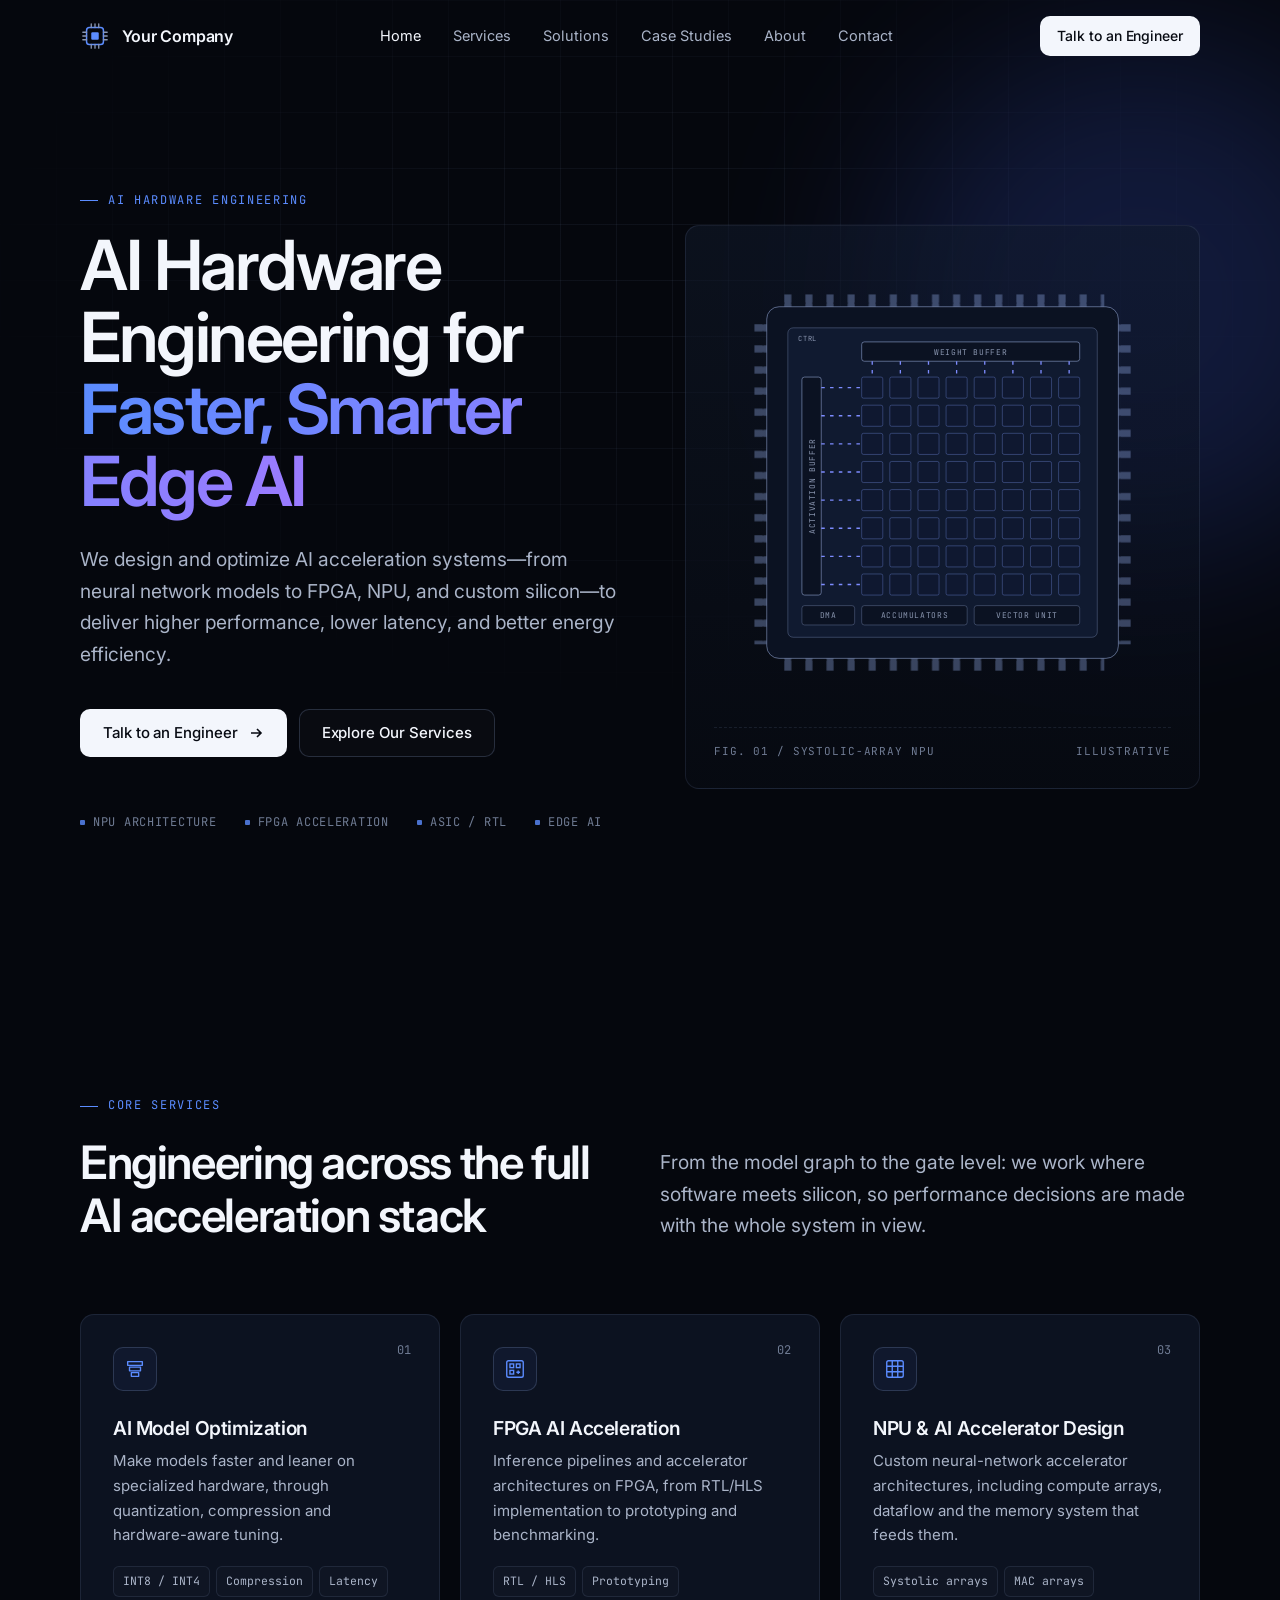
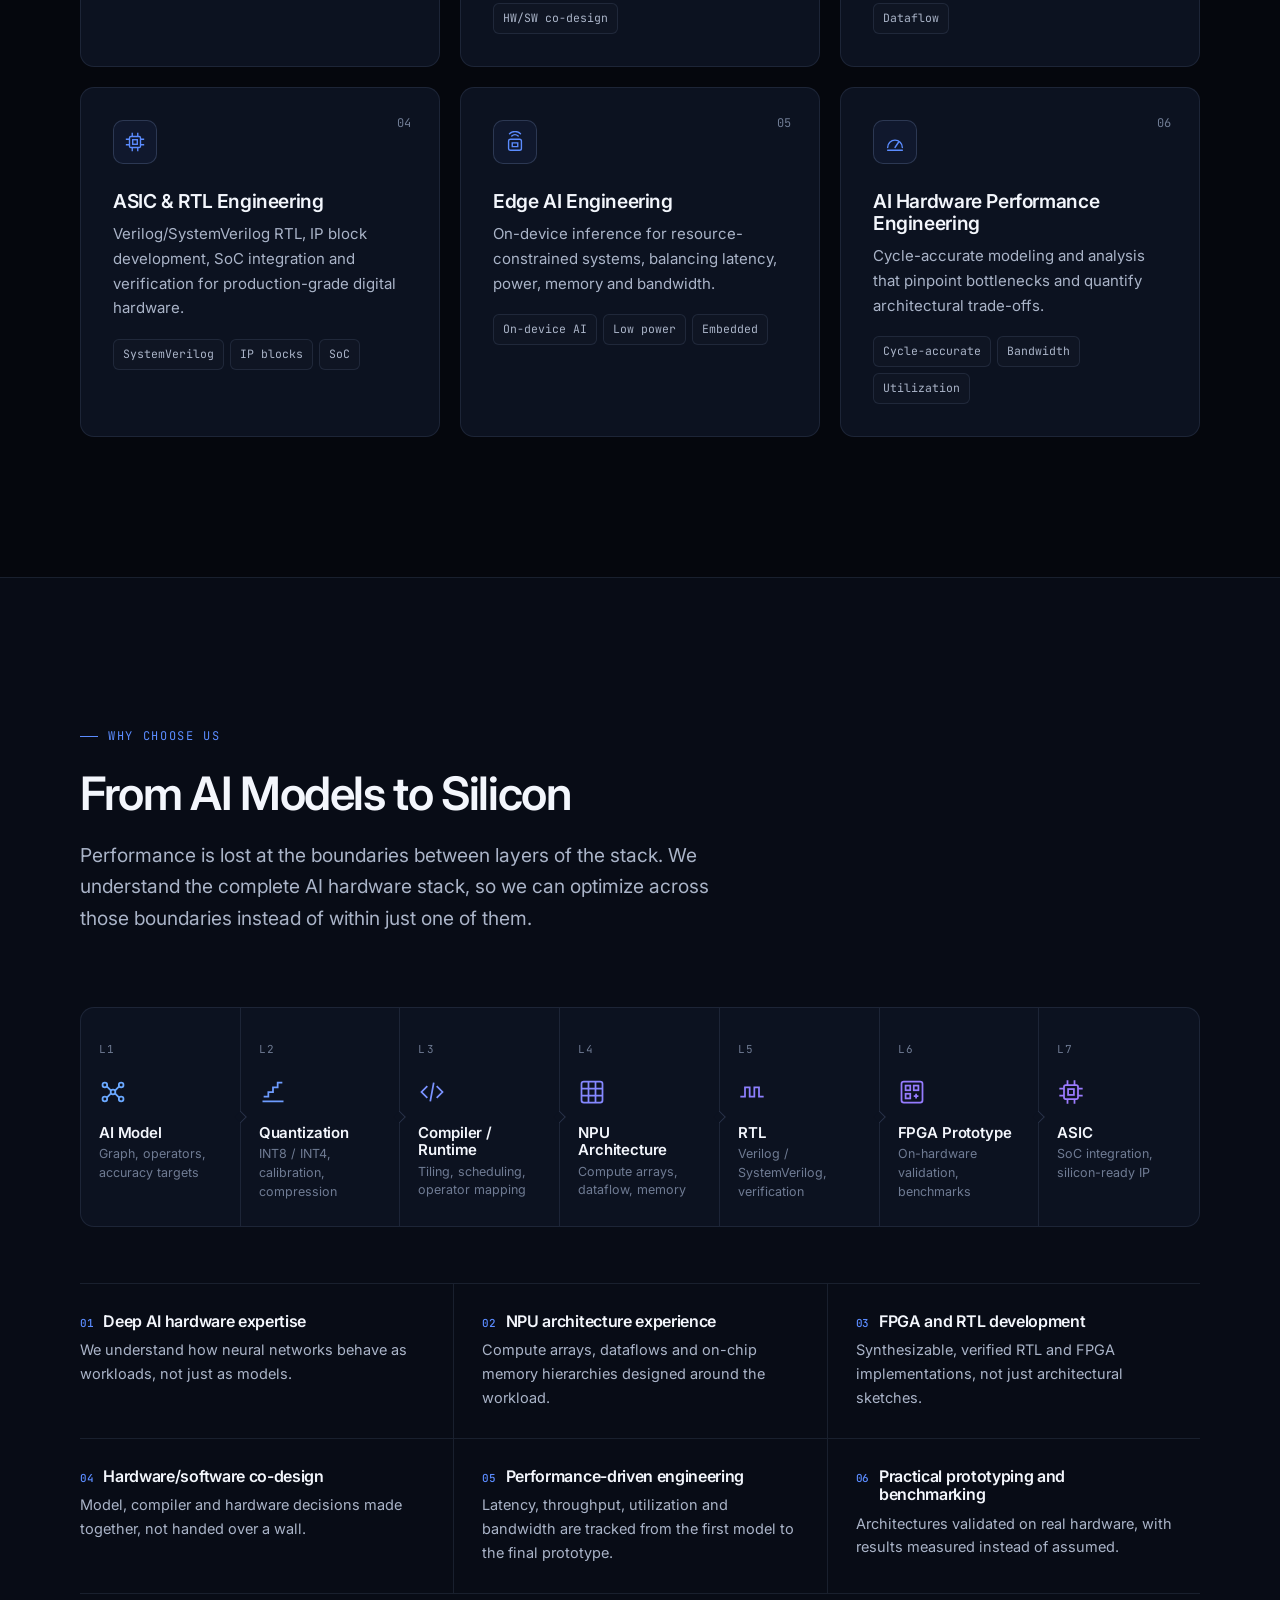
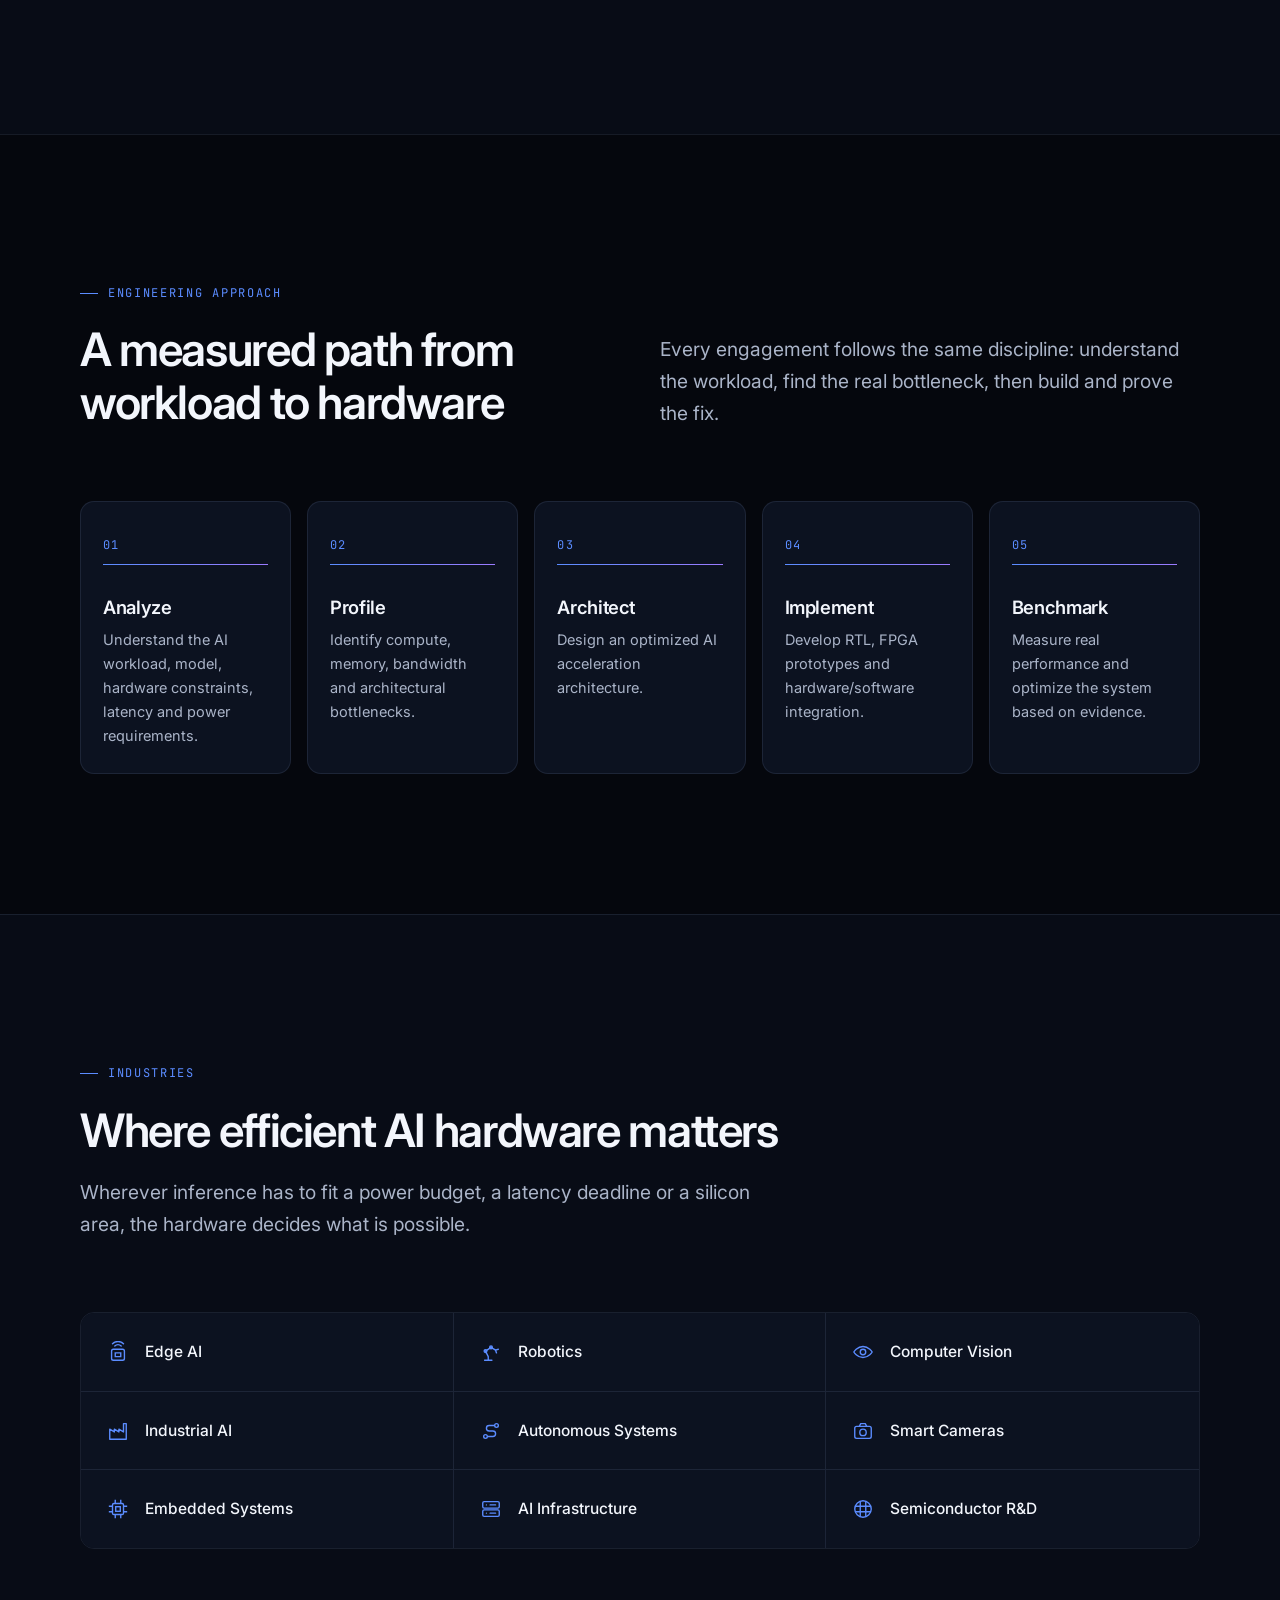
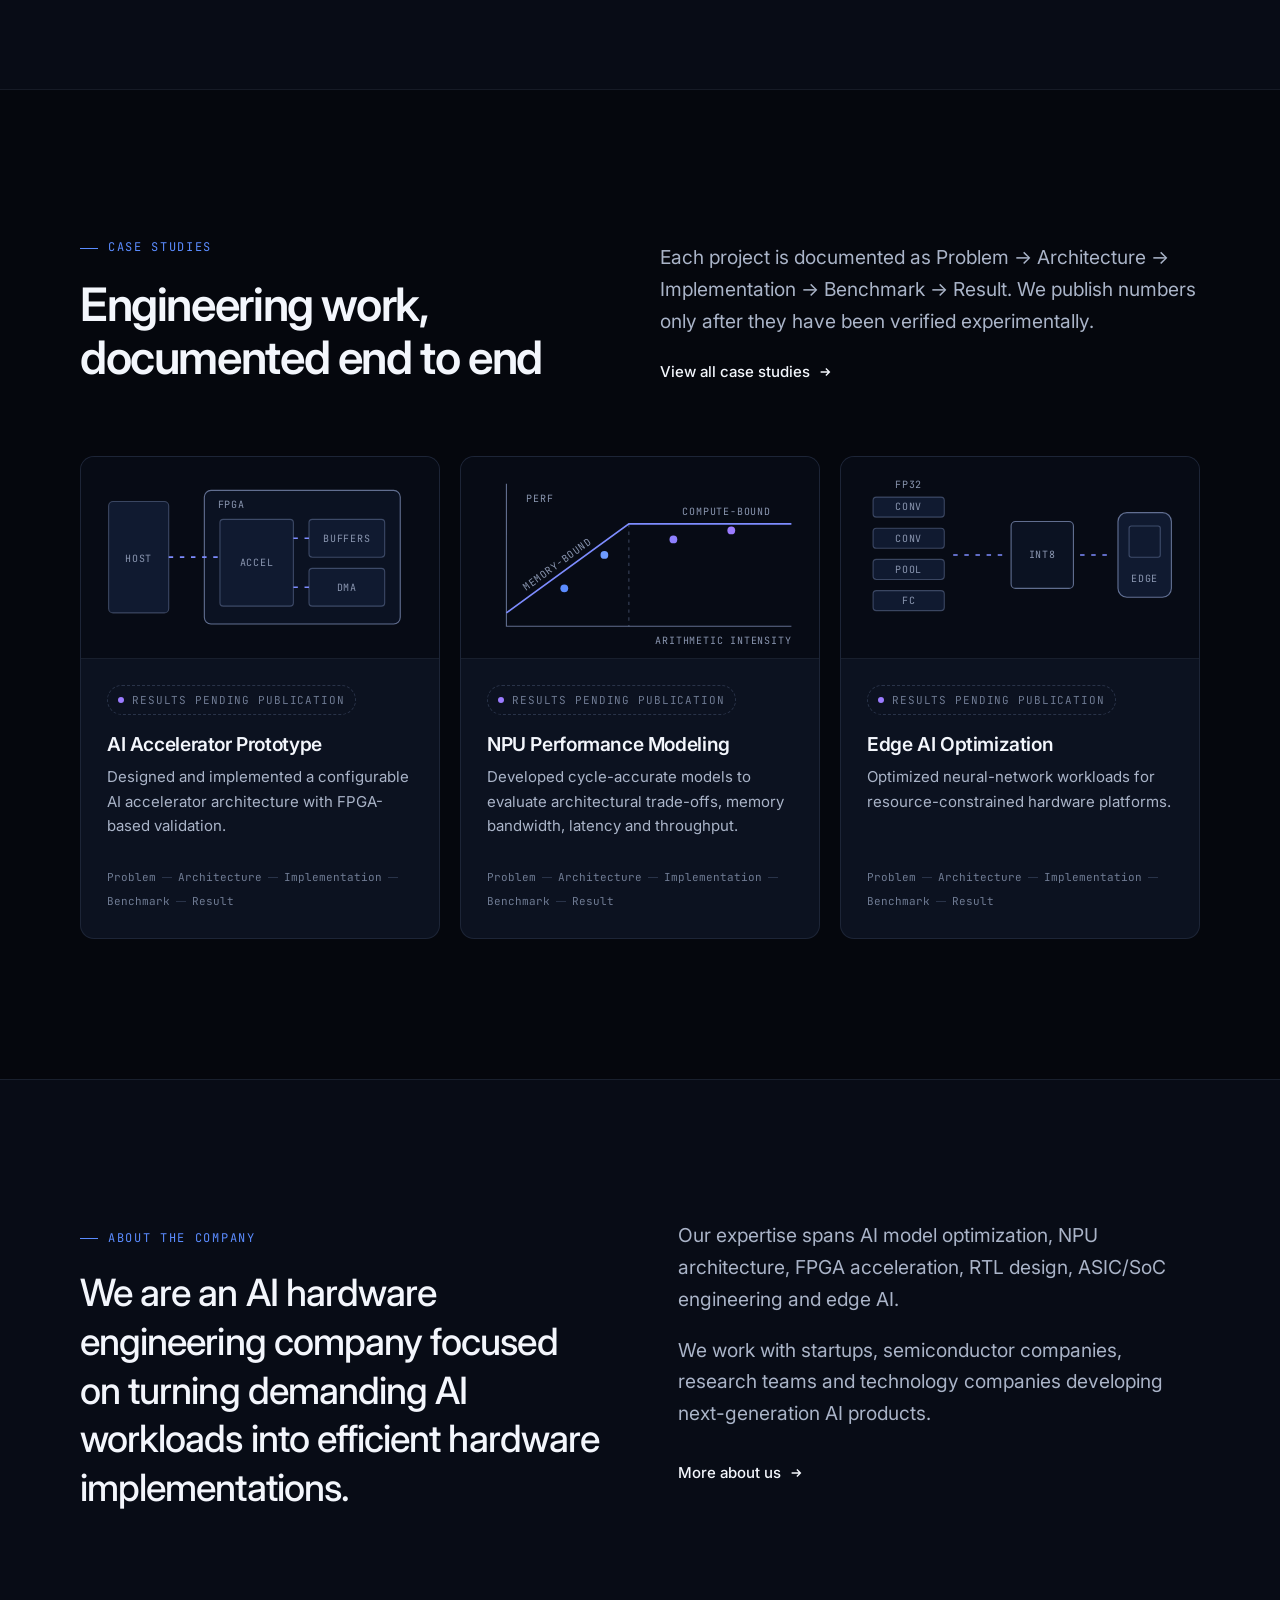
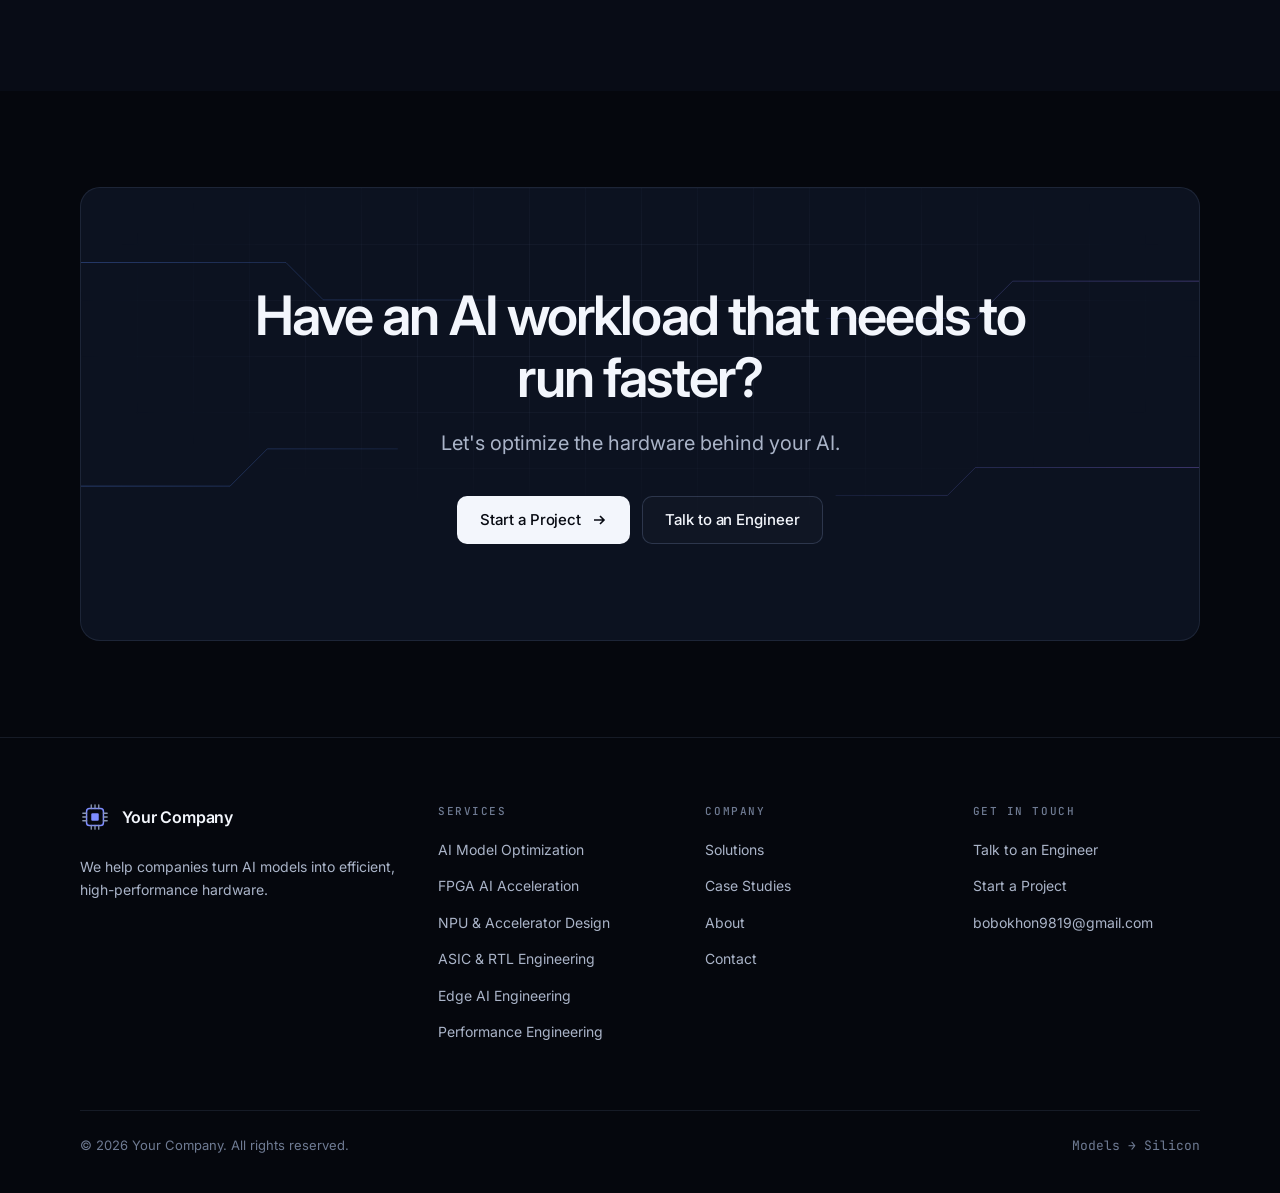
==== commit 9003263a: "Set contact email to bobokhon9819@gmail.com Co-Authored-By: Claude Opus 5.5 <noreply@anthropic.com>" ====
--- a/index.html
+++ b/index.html
@@ -431,7 +431,7 @@
         <ul>
           <li><a href="contact.html">Talk to an Engineer</a></li>
           <li><a href="contact.html">Start a Project</a></li>
-          <li><a href="mailto:engineering@example.com">engineering@example.com</a></li>
+          <li><a href="mailto:bobokhon9819@gmail.com">bobokhon9819@gmail.com</a></li>
         </ul>
       </div>
     </div>
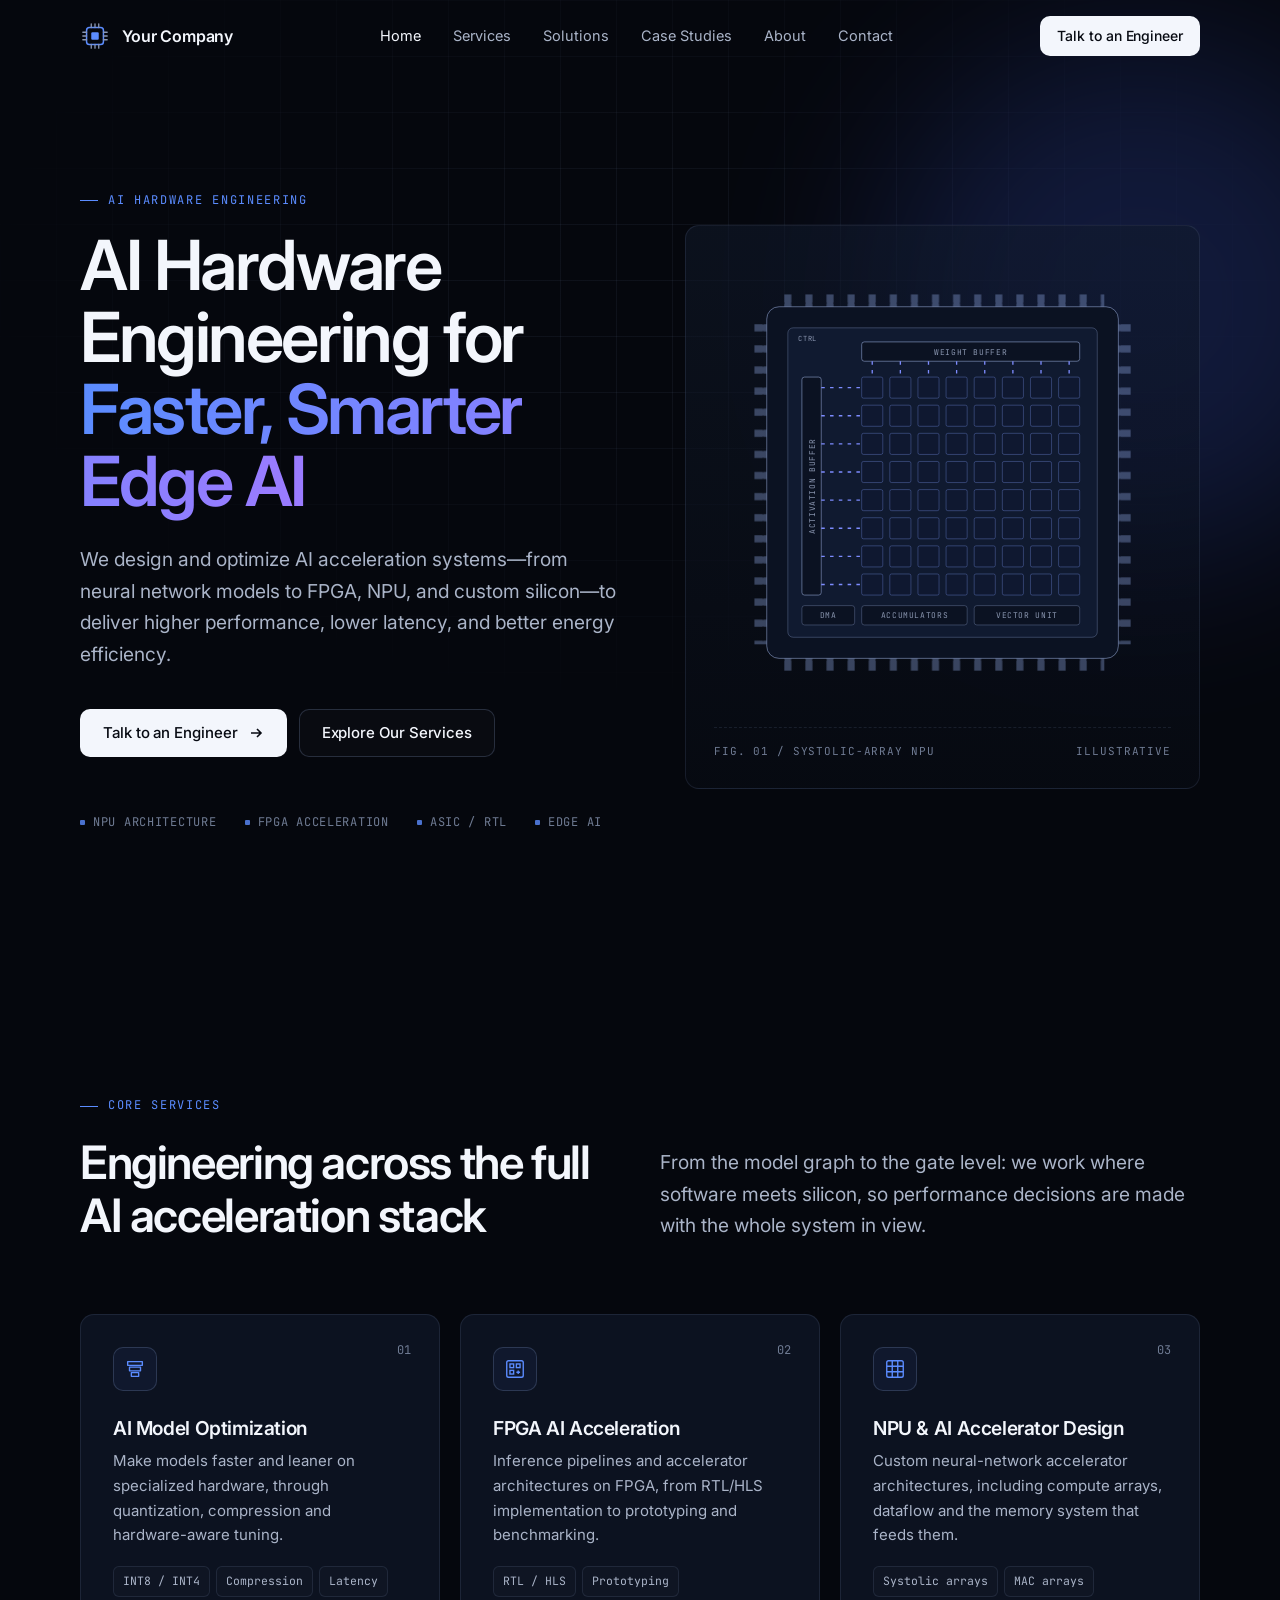
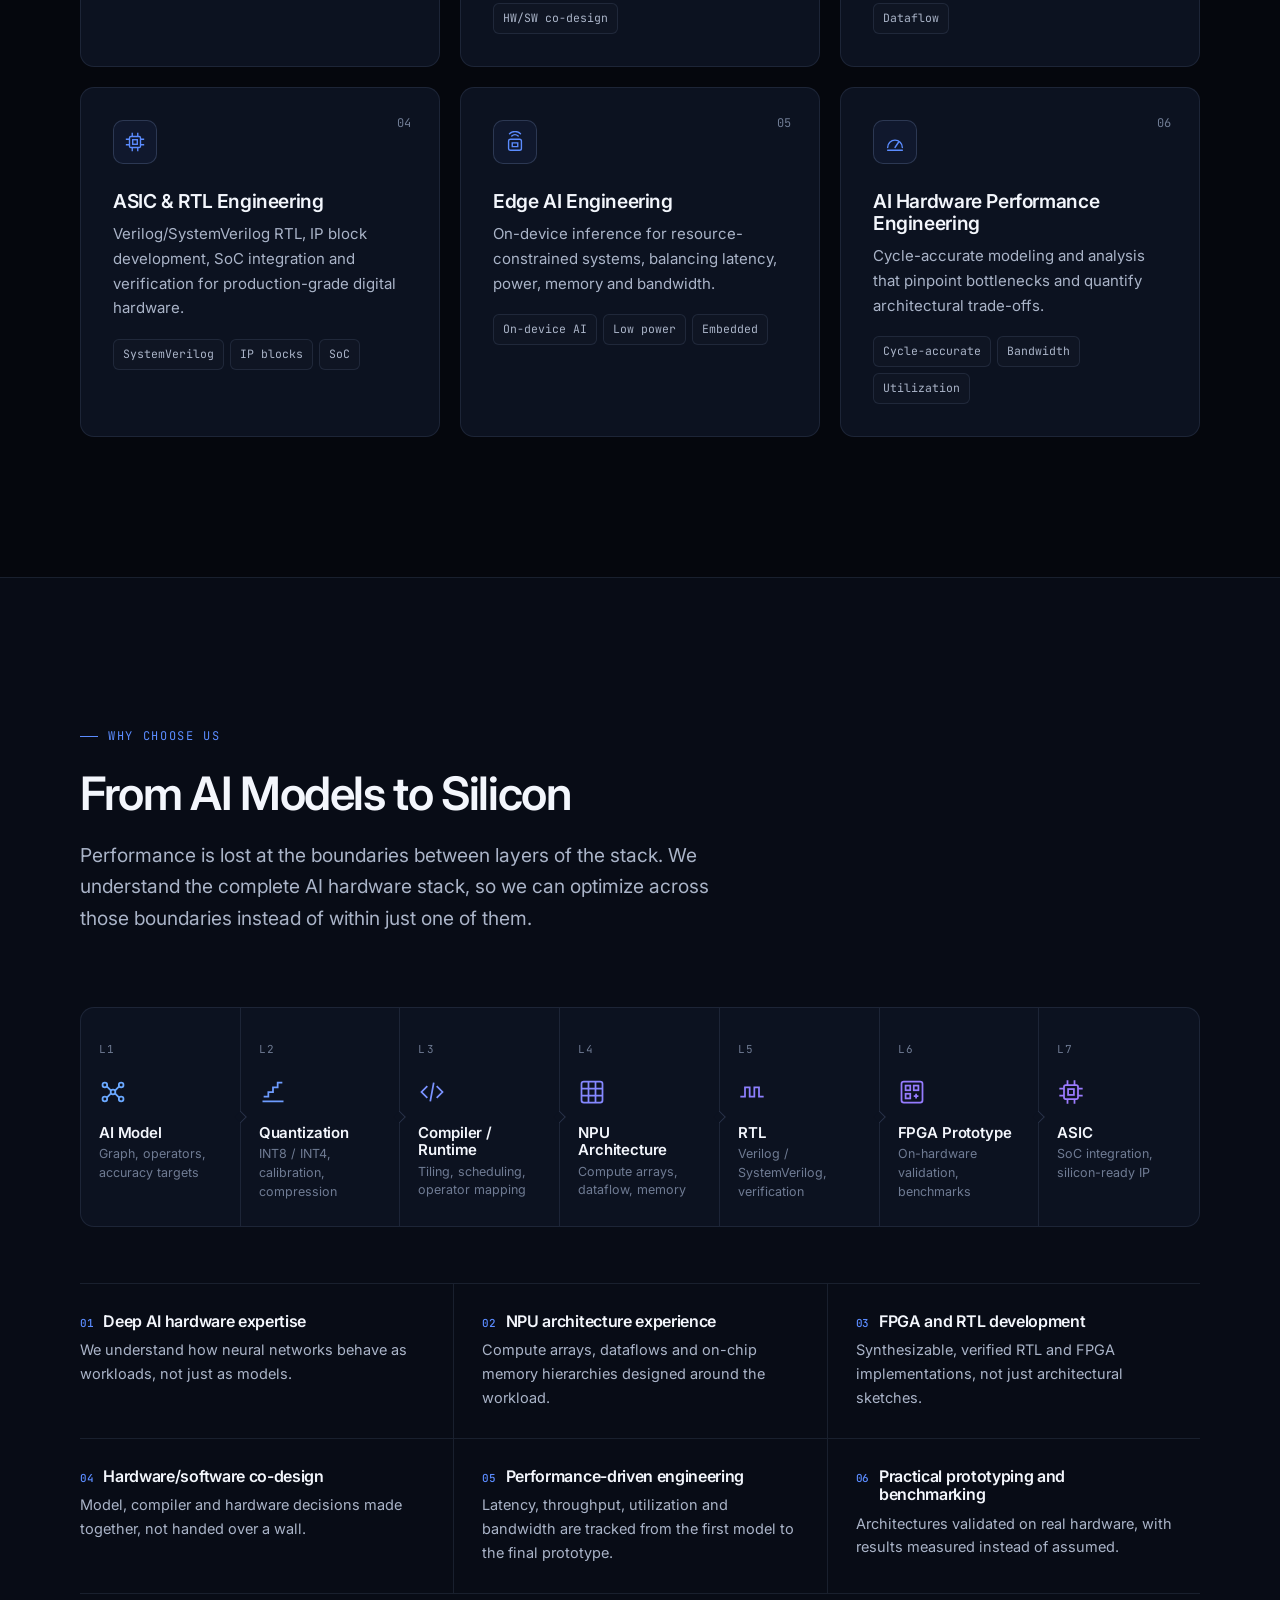
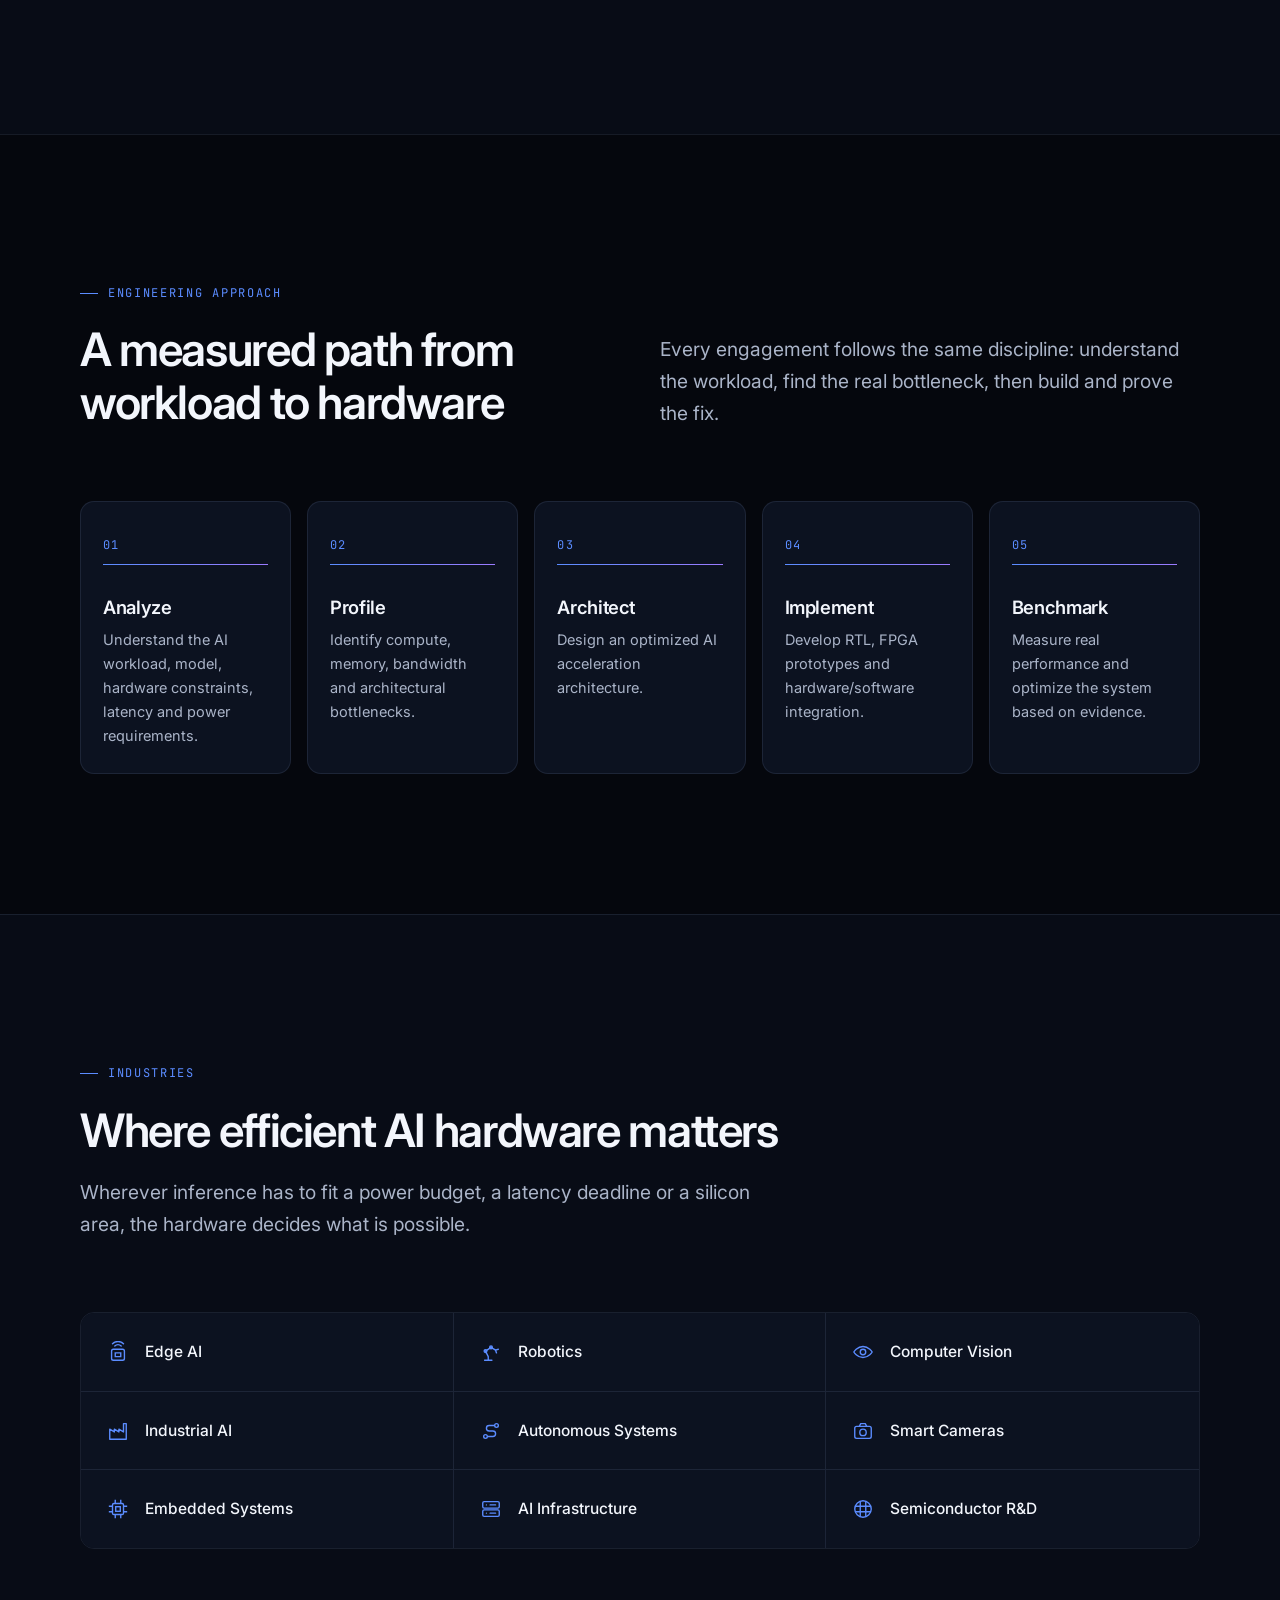
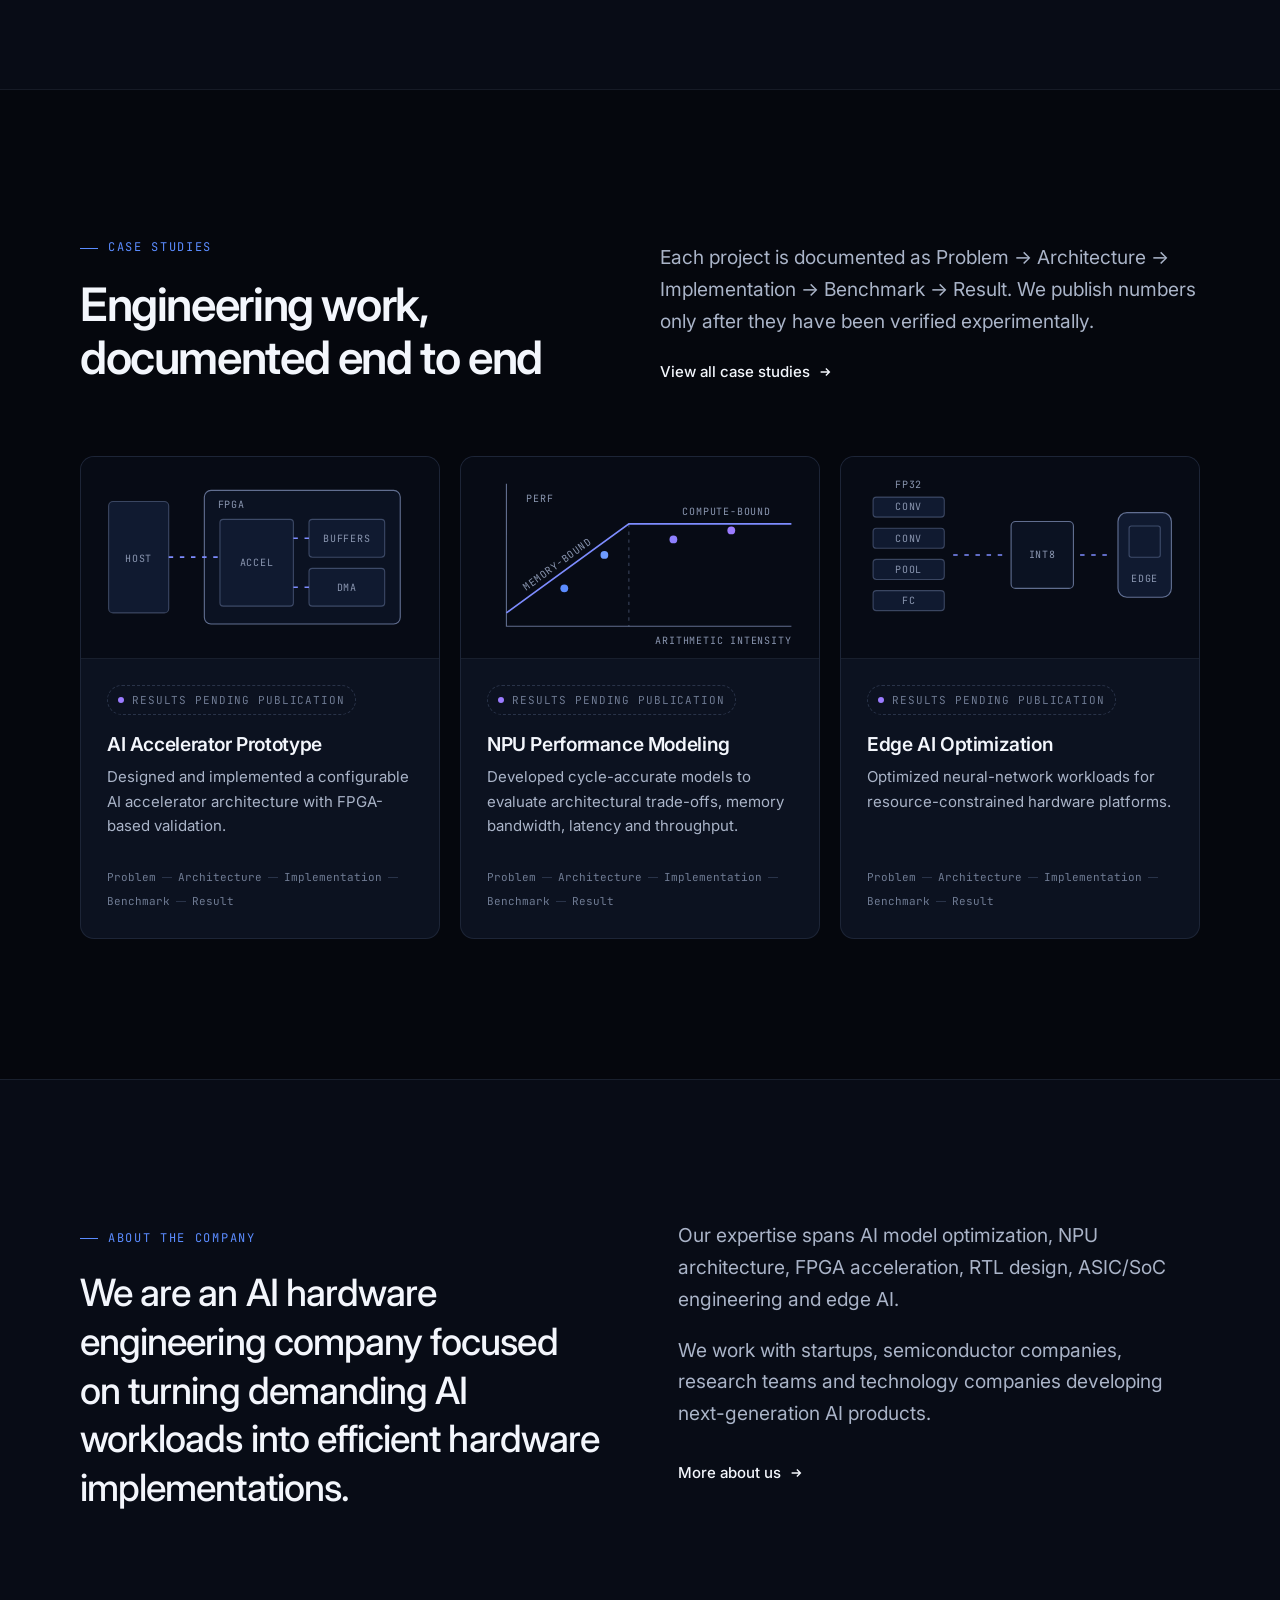
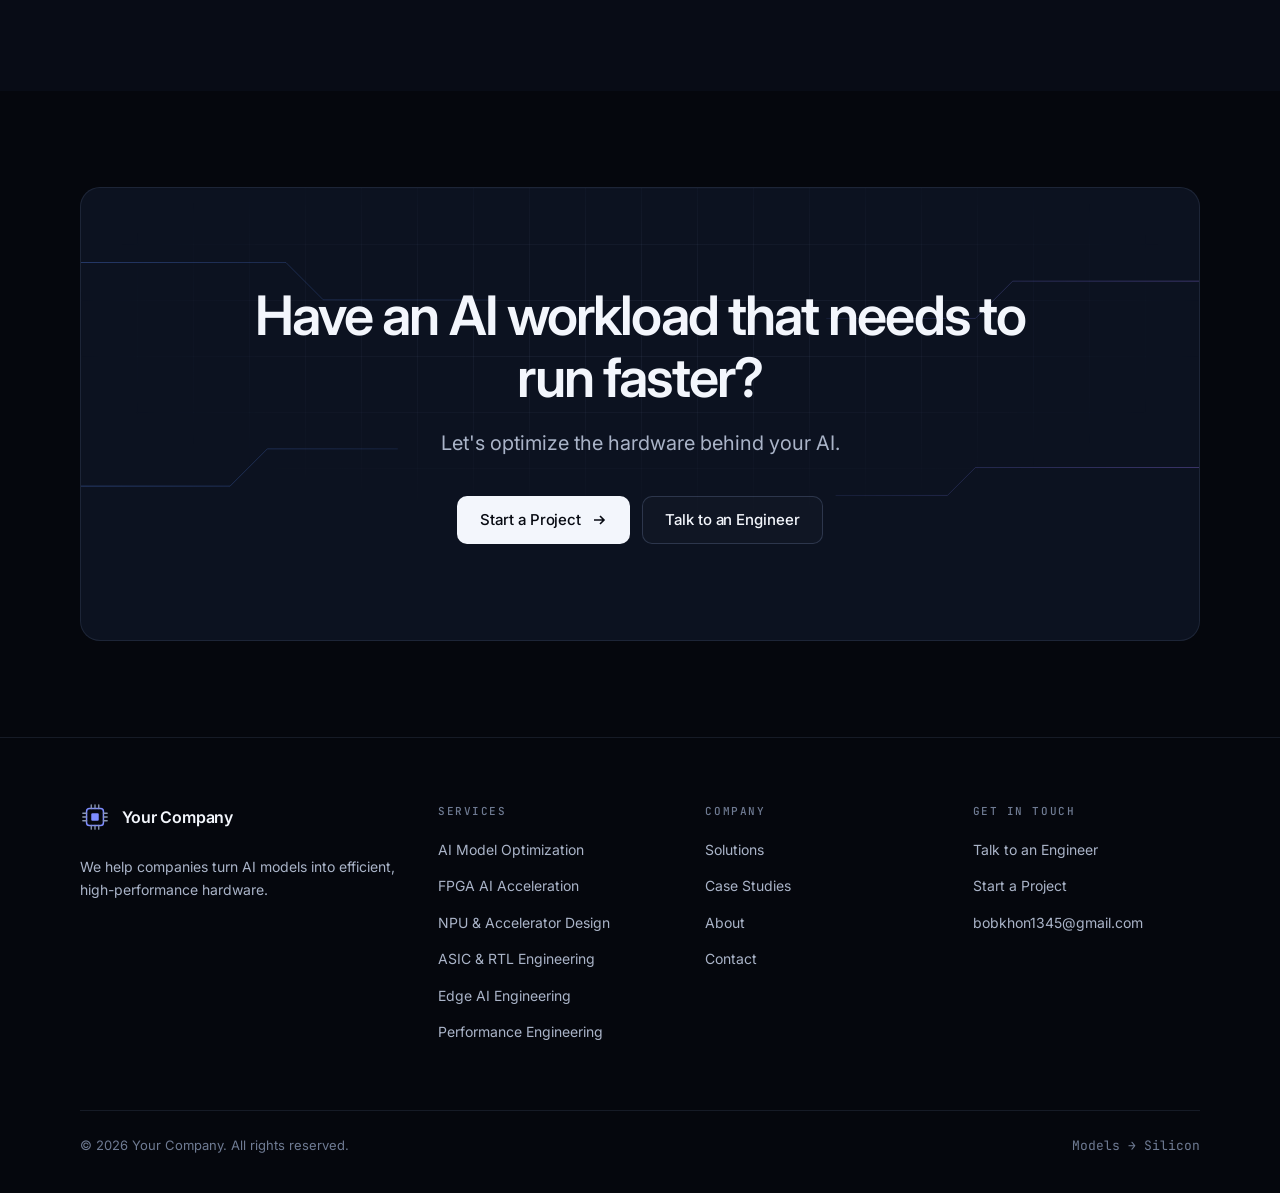
==== commit 43e1c106: "Change contact email to bobkhon1345@gmail.com Co-Authored-By: Claude Opus 5.5 <noreply@anthropic.com" ====
--- a/index.html
+++ b/index.html
@@ -431,7 +431,7 @@
         <ul>
           <li><a href="contact.html">Talk to an Engineer</a></li>
           <li><a href="contact.html">Start a Project</a></li>
-          <li><a href="mailto:bobokhon9819@gmail.com">bobokhon9819@gmail.com</a></li>
+          <li><a href="mailto:bobkhon1345@gmail.com">bobkhon1345@gmail.com</a></li>
         </ul>
       </div>
     </div>
